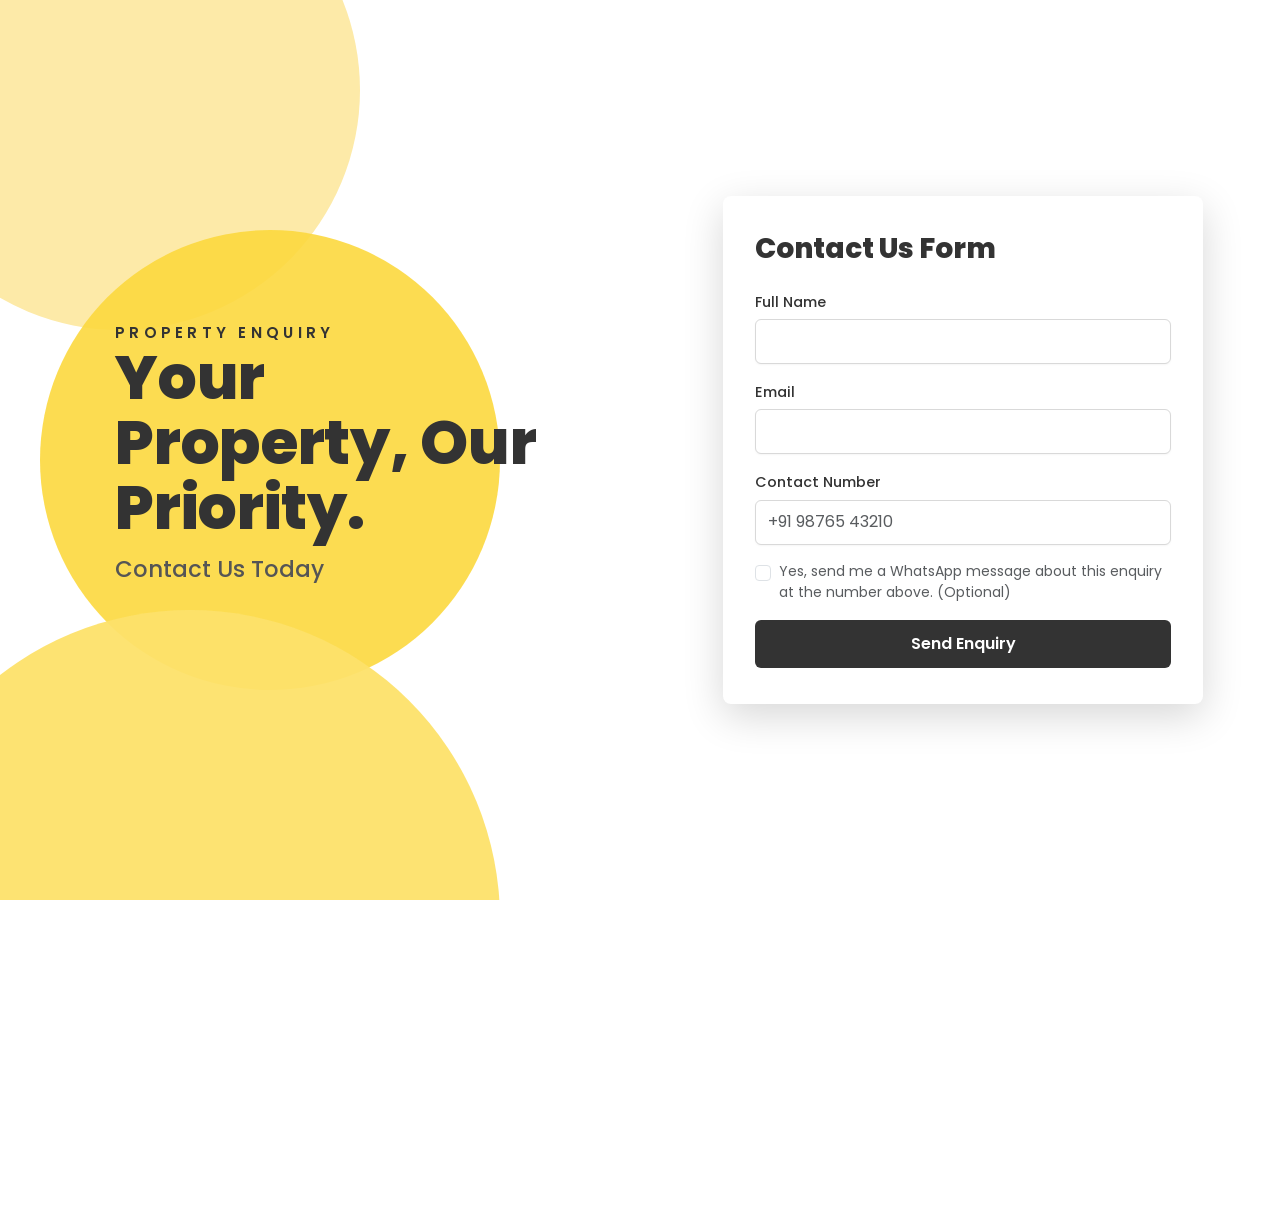
==== static/index.html @ 2dca671a "Add files via upload" ====
<!DOCTYPE html>
<html lang="en">
<head>
  <meta charset="UTF-8">
  <meta name="viewport" content="width=device-width, initial-scale=1">
  <title>Contact Us | Your Property, Our Priority</title>
  <link href="https://cdn.jsdelivr.net/npm/bootstrap@5.3.3/dist/css/bootstrap.min.css" rel="stylesheet">
  <link href="https://fonts.googleapis.com/css2?family=Poppins:wght@400;500;700;800&display=swap" rel="stylesheet">
  <link href="/static/style.css?v=20261012-reference" rel="stylesheet">
</head>
<body>
  <div class="blob blob-1"></div>
  <div class="blob blob-2"></div>
  <div class="blob blob-3"></div>

  <main class="contact-main">
    <div class="contact-layout">

      <section class="hero-text">
        <p class="kicker">Property Enquiry</p>
        <h1 class="headline">Your Property, Our Priority.</h1>
        <p class="subhead">Contact Us Today</p>
      </section>

      <section class="form-wrap">
        <form id="contactForm" class="form-card" novalidate>
          <h2 class="form-title">Contact Us Form</h2>

          <div class="mb-3">
            <label for="full_name" class="form-label">Full Name</label>
            <input type="text" class="form-control" id="full_name" name="full_name" minlength="2" maxlength="100" required>
            <div class="invalid-feedback">Please enter your full name.</div>
          </div>

          <div class="mb-3">
            <label for="email" class="form-label">Email</label>
            <input type="email" class="form-control" id="email" name="email" required>
            <div class="invalid-feedback">Please enter a valid email address.</div>
          </div>

          <div class="mb-3">
            <label for="contact_number" class="form-label">Contact Number</label>
            <input type="tel" class="form-control" id="contact_number" name="contact_number"
                   placeholder="+91 98765 43210" pattern="\+[1-9][0-9\s\-]{7,17}" required>
            <div class="invalid-feedback">Enter the number with its country code, for example +91 98765 43210.</div>
          </div>


          <div class="form-check mb-3">
            <input class="form-check-input" type="checkbox" id="whatsapp_opt_in" name="whatsapp_opt_in" value="true">
            <label class="form-check-label small text-muted" for="whatsapp_opt_in">Yes, send me a WhatsApp message about this enquiry at the number above. (Optional)</label>
          </div>
          <button type="submit" class="btn btn-submit w-100" id="submitBtn">Send Enquiry</button>
        </form>
      </section>

    </div>
  </main>

  <div class="popup-overlay" id="successPopup" hidden>
    <div class="popup" role="dialog" aria-modal="true" aria-labelledby="popupTitle">
      <button type="button" class="popup-close" id="popupClose" aria-label="Close">&times;</button>
      <div class="popup-top">
        <div class="popup-check">
          <svg viewBox="0 0 24 24" aria-hidden="true"><path d="M5 12.5l4.5 4.5L19 7.5"/></svg>
        </div>
        <h3 id="popupTitle">Thank You!</h3>
        <p id="successMessage">Your details have been sent. Reply to our WhatsApp thank-you message to continue with the property questions.</p>
      </div>
      <div class="popup-bottom">
        <button type="button" class="popup-btn" id="popupOk">OK</button>
      </div>
    </div>
  </div>

  <div class="popup-overlay alert-overlay" id="errorPopup" hidden>
    <div class="alert-card" role="alertdialog" aria-modal="true" aria-labelledby="errorTitle" aria-describedby="errorMessage">
      <div class="alert-art" aria-hidden="true">
        <span class="spark spark-one">✦</span><span class="spark spark-two">✦</span>
        <div class="mail-illustration"><span class="mail-flap"></span><span class="mail-face">!</span></div>
      </div>
      <h3 id="errorTitle">CHECK YOUR DETAILS</h3>
      <p id="errorMessage">Please review the highlighted information and try again.</p>
      <button type="button" id="errorRetry" class="alert-retry">TRY AGAIN</button>
    </div>
  </div>

  <script src="/static/script.js?v=20261012-sandbox-whatsapp"></script>
</body>
</html>
---- static/style.css ----
:root {
  --ink: #333333;
  --yellow: #fde26b;
  --yellow-soft: #fdeaa8;
  --yellow-deep: #fcd93f;
  --line: #d9d9d9;
}

html { overflow-y: auto; }
html, body { min-height: 100%; }

body {
  font-family: "Poppins", Arial, sans-serif;
  color: var(--ink);
  background: #fff;
  position: relative;
  overflow-x: hidden;
  overflow-y: auto;
  min-height: 100vh;
  min-height: 100dvh;
}

/* Background blobs */
.blob { position: absolute; border-radius: 50%; z-index: 0; }
.blob-1 { width: 560px; height: 560px; background: var(--yellow-soft); top: -140px; left: -160px; }
.blob-2 { width: 420px; height: 420px; background: var(--yellow-deep); top: 180px; left: 40px; opacity: .9; }
.blob-3 { width: 520px; height: 520px; background: var(--yellow); bottom: -260px; left: -80px; opacity: .9; }

.page {
  position: relative;
  z-index: 1;
  min-height: 100vh;
  min-height: 100dvh;
  display: flex;
  align-items: center;
  padding-top: 2rem;
  padding-bottom: 2rem;
}

.headline {
  font-weight: 800;
  font-size: clamp(2.4rem, 5vw, 4.2rem);
  line-height: 1.12;
  color: var(--ink);
  max-width: 11ch;
  margin: 0;
}

/* Form card */
.form-card {
  background: #fff;
  border-radius: 8px;
  padding: 2rem;
  box-shadow: 0 10px 40px rgba(0, 0, 0, .14);
  max-width: 520px;
  margin-left: auto;
}

.form-title { font-size: 1.6rem; font-weight: 700; margin-bottom: 1.5rem; }
.form-label { font-size: .9rem; font-weight: 500; margin-bottom: .35rem; }

.form-control {
  border: 1px solid var(--line);
  border-radius: 6px;
  padding: .6rem .75rem;
  box-shadow: 0 1px 2px rgba(0, 0, 0, .04);
}
.form-control:focus {
  border-color: #3b8beb;
  box-shadow: 0 0 0 .2rem rgba(59, 139, 235, .18);
}

.btn-submit {
  background: var(--ink);
  color: #fff;
  font-weight: 600;
  padding: .7rem 1rem;
  border-radius: 6px;
}
.btn-submit:hover, .btn-submit:focus { background: #000; color: #fff; }
.btn-submit:disabled { opacity: .7; }

@media (max-width: 991.98px) {
  .headline { max-width: none; }
  .form-card { margin: 0 auto; }
  .blob-2 { top: 120px; }
}

@media (prefers-reduced-motion: reduce) {
  * { transition: none !important; }
}

@media (max-width: 575.98px) {
  .page { min-height: 100dvh; padding-top: 1rem; }
}

/* Enquiry form additions */
.form-card-wide { max-width: 680px; }
.section-label {
  font-size: .8rem;
  font-weight: 700;
  letter-spacing: .06em;
  text-transform: uppercase;
  color: #777;
  margin: 1.25rem 0 .75rem;
  padding-bottom: .4rem;
  border-bottom: 1px solid var(--line);
}
.section-label:first-of-type { margin-top: 0; }
.req { color: #d63030; }
.form-select {
  border: 1px solid var(--line);
  border-radius: 6px;
  padding: .6rem .75rem;
}
.form-select:focus {
  border-color: #3b8beb;
  box-shadow: 0 0 0 .2rem rgba(59, 139, 235, .18);
}
/* Compact enquiry form on desktop so it fits a 1920x1080 screen without scrolling */

/* Success popup (contact form) */
.popup-overlay {
  position: fixed; inset: 0; z-index: 1050;
  display: flex; align-items: center; justify-content: center;
  padding: 1rem; background: rgba(30, 40, 60, .55);
  animation: popFade .2s ease;
}
.popup-overlay[hidden] { display: none !important; }
.popup {
  position: relative; width: 100%; max-width: 480px;
  background: #fff; border: 2px solid #d95a42; border-radius: 8px;
  box-shadow: -14px 14px 0 rgba(0, 0, 0, .18);
  animation: popIn .25s ease;
}
.popup-top {
  position: relative; text-align: center; color: #fff;
  padding: 2rem 1rem 2.25rem; border-radius: 6px 6px 0 0;
  background: linear-gradient(to top left, #d65b45 50%, #e8654a 50%);
}
.popup-top::after {
  content: ""; position: absolute; left: 50%; bottom: -12px; transform: translateX(-50%);
  border: 12px solid transparent; border-top-color: #d65b45; border-bottom: 0;
}
.popup-check {
  width: 84px; height: 84px; border-radius: 50%; background: #fff;
  margin: 0 auto 1.1rem; display: grid; place-items: center;
}
.popup-check svg {
  width: 44px; height: 44px; fill: none; stroke: #111;
  stroke-width: 3.6; stroke-linecap: round; stroke-linejoin: round;
}
.popup h3 { font-weight: 800; font-size: 1.6rem; margin: 0; }
.popup-top p { margin: .35rem 0 0; font-size: .95rem; }
.popup-close {
  position: absolute; top: -16px; right: -16px; z-index: 2;
  width: 40px; height: 40px; border-radius: 50%; background: #fff; color: #111;
  border: 2px solid #d95a42; box-shadow: -3px 3px 0 rgba(0, 0, 0, .2);
  font-size: 1.5rem; font-weight: 800; line-height: 1; cursor: pointer;
}
.popup-bottom { padding: 2rem 1rem; text-align: center; }
.popup-btn {
  background: #e8654a; color: #fff; border: 2px solid #d95a42; border-radius: 8px;
  padding: .7rem 3.5rem; font-weight: 700; font-size: 1rem; letter-spacing: .04em;
  box-shadow: -5px 5px 0 rgba(0, 0, 0, .16); cursor: pointer;
  transition: transform .1s ease, box-shadow .1s ease;
}
.popup-btn:hover { transform: translate(-2px, 2px); box-shadow: -3px 3px 0 rgba(0, 0, 0, .16); }

/* Friendly validation / request error dialog, styled after the supplied reference */
.alert-overlay { background: rgba(20, 37, 66, .38); }
.alert-card {
  width: min(100%, 360px); overflow: hidden; text-align: center; color: #14517e;
  padding: 1rem 1.35rem 1.35rem; border: 1px solid #d9eaf5; border-radius: 16px;
  background: #fff; box-shadow: 0 18px 50px rgba(14, 61, 101, .24);
  animation: popIn .25s ease;
}
.alert-art {
  position: relative; height: 180px; margin: 0 -1.35rem 1rem; overflow: hidden;
  display: grid; place-items: center;
  background: radial-gradient(circle at 18% 24%, #65d4e7 0 3px, transparent 4px),
              radial-gradient(circle at 82% 26%, #ffd873 0 3px, transparent 4px),
              radial-gradient(circle at 24% 78%, #76e3d5 0 3px, transparent 4px),
              linear-gradient(145deg, #43b3e8, #287ed1);
}
.mail-illustration {
  position: relative; width: 132px; height: 88px; margin-top: 24px; border-radius: 8px;
  display: grid; place-items: center; background: #f8fcff;
  box-shadow: 0 9px 0 rgba(17, 73, 132, .18); transform: rotate(-3deg);
}
.mail-illustration::before, .mail-illustration::after {
  content: ""; position: absolute; bottom: 0; width: 0; height: 0; z-index: 1;
  border-top: 43px solid #d8edf8;
}
.mail-illustration::before { left: 0; border-right: 66px solid transparent; }
.mail-illustration::after { right: 0; border-left: 66px solid transparent; }
.mail-flap {
  position: absolute; left: 0; top: 0; width: 0; height: 0; border-top: 48px solid #b9e0f3;
  border-left: 66px solid transparent; border-right: 66px solid transparent;
}
.mail-face {
  z-index: 2; width: 42px; height: 32px; margin-top: -12px; border-radius: 5px;
  display: grid; place-items: center; background: #fff; color: #236ba7; font-weight: 800;
  box-shadow: 0 2px 8px rgba(16, 74, 125, .18);
}
.spark { position: absolute; color: #ffe27b; font-size: 1.1rem; }
.spark-one { top: 28px; left: 62px; }
.spark-two { right: 58px; bottom: 28px; color: #a8eff4; }
.alert-card h3 { margin: .2rem 0 .45rem; font-size: 1.05rem; font-weight: 800; letter-spacing: .04em; color: #165782; }
.alert-card p { min-height: 42px; margin: 0 auto 1rem; font-size: .88rem; line-height: 1.5; color: #4d6d83; }
.alert-retry {
  border: 0; padding: .4rem 1.2rem; background: transparent; color: #14517e;
  font-size: .82rem; font-weight: 700; letter-spacing: .06em; cursor: pointer;
}
.alert-retry:hover { color: #087fbc; text-decoration: underline; }
@keyframes popFade { from { opacity: 0; } to { opacity: 1; } }
@keyframes popIn { from { opacity: 0; transform: translateY(14px) scale(.96); } to { opacity: 1; transform: none; } }

/* Location suggestions */
.loc-wrap { position: relative; }
.loc-list {
  position: absolute; top: 100%; left: 0; right: 0; z-index: 30;
  margin: 2px 0 0; padding: .25rem 0; list-style: none;
  background: #fff; border: 1px solid var(--line); border-radius: 6px;
  box-shadow: 0 8px 24px rgba(0, 0, 0, .14); max-height: 230px; overflow-y: auto;
}
.loc-list[hidden] { display: none; }
.loc-list li { padding: .45rem .75rem; font-size: .9rem; cursor: pointer; }
.loc-list li small { display: block; color: #777; font-size: .75rem; }
.loc-list li:hover, .loc-list li.active { background: #fff6cc; }
.loc-list li.muted { color: #888; cursor: default; font-size: .82rem; }
.loc-list li.muted:hover { background: transparent; }

/* Responsive layout for the Contact Us and Property Enquiry pages */
@media (max-width: 991.98px) {
  .page {
    align-items: flex-start;
    padding-top: clamp(1.25rem, 4vw, 2.5rem);
    padding-bottom: clamp(1.5rem, 5vw, 3rem);
  }
  .page > .row { --bs-gutter-y: 1.5rem; }
  .headline {
    max-width: 15ch;
    font-size: clamp(2.1rem, 6vw, 3.4rem);
    margin-inline: auto;
  }
  .form-card, .form-card-wide {
    width: 100%;
    max-width: 720px;
    margin-inline: auto;
  }
}

@media (max-width: 575.98px) {
  .page {
    min-height: 100svh;
    padding: 1rem .25rem 1.5rem;
  }
  .page > .row { --bs-gutter-x: 1rem; --bs-gutter-y: 1.25rem; }
  .headline {
    max-width: 14ch;
    font-size: clamp(2rem, 9.5vw, 2.8rem);
    line-height: 1.08;
  }
  .form-card, .form-card-wide {
    padding: 1.25rem;
    border-radius: 12px;
  }
  .form-title { font-size: 1.4rem; margin-bottom: 1.15rem; }
  .section-label { margin-top: 1rem; }
  .form-control, .form-select { min-height: 46px; font-size: 16px; }
  textarea.form-control { min-height: 88px; }
  .form-check { padding-left: 1.75rem; }
  .form-check-input { width: 1.15rem; height: 1.15rem; margin-left: -1.75rem; }
  .form-check-label, .form-text { line-height: 1.5; }
  .blob-1 { width: 390px; height: 390px; top: -120px; left: -210px; }
  .blob-2 { width: 300px; height: 300px; top: 260px; left: -115px; }
  .blob-3 { width: 360px; height: 360px; bottom: -210px; left: -195px; }
  .popup-overlay { padding: .75rem; }
  .popup { max-height: calc(100dvh - 1.5rem); overflow-y: auto; }
  .popup-top { padding: 1.5rem .9rem 1.8rem; }
  .popup-check { width: 68px; height: 68px; margin-bottom: .8rem; }
  .popup-check svg { width: 36px; height: 36px; }
  .popup h3 { font-size: 1.4rem; }
  .popup-top p { font-size: .9rem; }
  .popup-close { top: 8px; right: 8px; width: 34px; height: 34px; border-width: 1px; }
  .popup-bottom { padding: 1.5rem 1rem; }
  .alert-card { max-height: calc(100dvh - 1.5rem); overflow-y: auto; }
  .alert-art { height: 150px; }
}

@media (max-height: 720px) and (min-width: 992px) {
  .page { align-items: flex-start; padding-top: 1.25rem; padding-bottom: 1.25rem; }
}

/* ===== No scrollbar + centered layout (desktop) ===== */

/* Keep everything inside the viewport and hide any scrollbar */
html, body {
  height: 100%;
  overflow: hidden;
  scrollbar-width: none;       /* Firefox */
  -ms-overflow-style: none;    /* old Edge */
}
html::-webkit-scrollbar,
body::-webkit-scrollbar { display: none; }  /* Chrome, Edge, Safari */

/* Center the headline and the form */
.page > .row {
  justify-content: center;
  align-items: center;
}
.headline {
  max-width: none;
  margin: 0 auto;
  text-align: center;
}
.form-card {
  margin: 0 auto;
  text-align: left;   /* keep labels and inputs readable */
}

/* On phones/tablets the content can be taller than the screen,
   so allow scrolling there while keeping the scrollbar hidden */
@media (max-width: 991.98px) {
  html, body { height: auto; overflow-y: auto; }
}
/* ===== Reference layout: yellow blobs left, hero text, form card right ===== */
html, body { height: 100%; }
body { background: #fff; }

@media (min-width: 992px) {
  html, body { overflow: hidden; scrollbar-width: none; -ms-overflow-style: none; }
  html::-webkit-scrollbar, body::-webkit-scrollbar { display: none; }
}

.blob { pointer-events: none; }
.blob-1 { width: 480px; height: 480px; top: -150px; left: -120px; background: #fdeaa8; opacity: 1; }
.blob-2 { width: 460px; height: 460px; top: 230px; left: 40px; background: #fcd93f; opacity: .9; }
.blob-3 { width: 620px; height: 620px; bottom: -330px; left: -120px; background: #fde26b; opacity: .95; }

.contact-main {
  position: relative;
  z-index: 1;
  min-height: 100vh;
  min-height: 100dvh;
  margin: 0;
}

.contact-layout {
  min-height: 100vh;
  min-height: 100dvh;
  display: grid;
  grid-template-columns: minmax(0, 1fr) minmax(320px, 480px);
  align-items: center;
  gap: clamp(2rem, 6vw, 6rem);
  padding: 3rem clamp(1.5rem, 6vw, 8rem) 3rem clamp(2rem, 9vw, 10rem);
  margin: 0;
  width: 100%;
}

.hero-text { text-align: left; }
.kicker {
  font-size: .95rem;
  font-weight: 600;
  letter-spacing: .28em;
  text-transform: uppercase;
  color: var(--ink);
  margin: 1.5rem 0 0;
}
.headline {
  font-weight: 800;
  font-size: clamp(2.6rem, 4.8vw, 4.8rem);
  line-height: 1.06;
  letter-spacing: -.005em;
  color: var(--ink);
  max-width: 11ch;
  margin: 0;
  text-align: left;
}
.subhead {
  font-size: 1.42rem;
  font-weight: 500;
  line-height: 1.5;
  color: #555;
  margin-top: .75rem;
  max-width: 36ch;
}
.form-wrap { width: 100%; justify-self: end; }
.form-card {
  max-width: 480px;
  width: 100%;
  margin: 0 0 0 auto;
  text-align: left;
  padding: 2.25rem 2rem;
  border-radius: 8px;
  box-shadow: 0 12px 40px rgba(0, 0, 0, .16);
}
.form-title { font-size: 1.75rem; font-weight: 800; margin-bottom: 1.5rem; }

@media (max-width: 991.98px) {
  html, body { height: auto; overflow-y: auto; }
  .contact-layout {
    grid-template-columns: 1fr;
    justify-items: center;
    min-height: auto;
    gap: 2rem;
    padding: 2.5rem 1.25rem 3rem;
  }
  .hero-text { text-align: center; }
  .kicker { margin-top: 1rem; }
  .headline {
    text-align: center;
    margin: 0 auto;
    max-width: 14ch;
    font-size: clamp(2.2rem, 7.5vw, 3.4rem);
  }
  .form-wrap { justify-self: center; max-width: 520px; }
  .form-card { margin: 0 auto; }
  .blob-2 { top: 320px; left: -140px; }
}

@media (max-width: 575.98px) {
  .form-card { padding: 1.5rem 1.25rem; }
  .form-title { font-size: 1.4rem; }
  .blob-1 { width: 360px; height: 360px; top: -140px; left: -170px; }
  .blob-3 { width: 420px; height: 420px; bottom: -220px; left: -160px; }
}
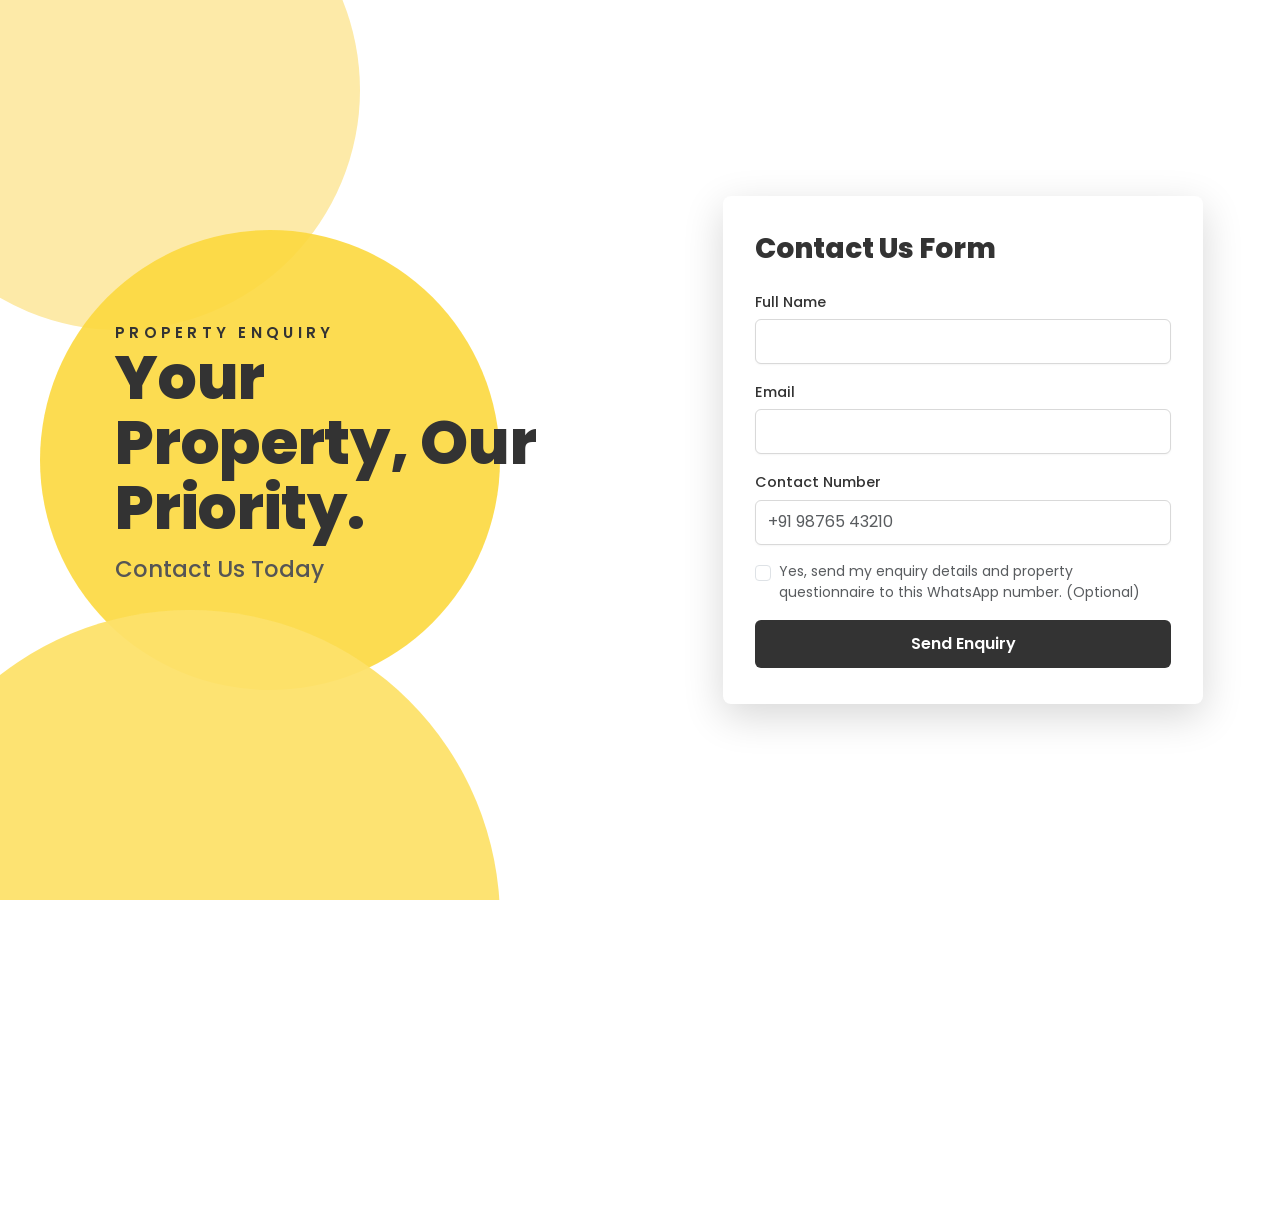
==== commit 23ac5b69: "Add files via upload" ====
--- a/static/index.html
+++ b/static/index.html
@@ -48,7 +48,7 @@
 
           <div class="form-check mb-3">
             <input class="form-check-input" type="checkbox" id="whatsapp_opt_in" name="whatsapp_opt_in" value="true">
-            <label class="form-check-label small text-muted" for="whatsapp_opt_in">Yes, send me a WhatsApp message about this enquiry at the number above. (Optional)</label>
+            <label class="form-check-label small text-muted" for="whatsapp_opt_in">Yes, send my enquiry details and property questionnaire to this WhatsApp number. (Optional)</label>
           </div>
           <button type="submit" class="btn btn-submit w-100" id="submitBtn">Send Enquiry</button>
         </form>
@@ -85,6 +85,6 @@
     </div>
   </div>
 
-  <script src="/static/script.js?v=20261012-sandbox-whatsapp"></script>
+  <script src="/static/script.js?v=20261012-whatsapp-after-alert"></script>
 </body>
 </html>
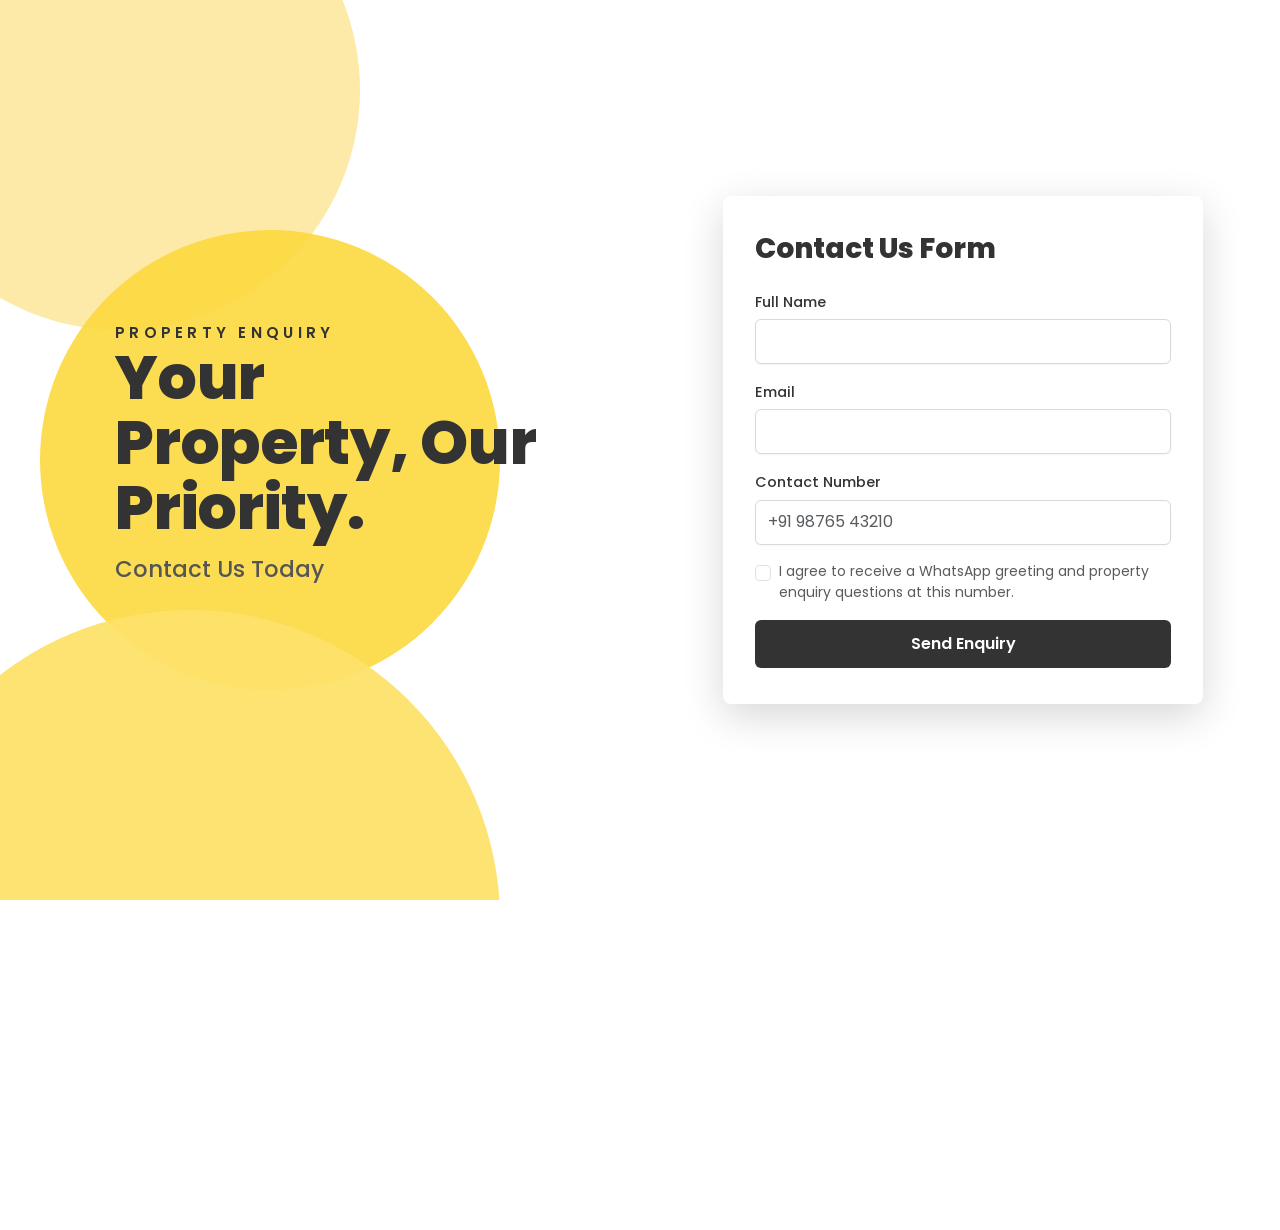
==== commit e4052046: "Add files via upload" ====
--- a/static/index.html
+++ b/static/index.html
@@ -6,7 +6,7 @@
   <title>Contact Us | Your Property, Our Priority</title>
   <link href="https://cdn.jsdelivr.net/npm/bootstrap@5.3.3/dist/css/bootstrap.min.css" rel="stylesheet">
   <link href="https://fonts.googleapis.com/css2?family=Poppins:wght@400;500;700;800&display=swap" rel="stylesheet">
-  <link href="/static/style.css?v=20261012-reference" rel="stylesheet">
+  <link href="/static/style.css?v=20261021-questionnaire" rel="stylesheet">
 </head>
 <body>
   <div class="blob blob-1"></div>
@@ -47,8 +47,9 @@
 
 
           <div class="form-check mb-3">
-            <input class="form-check-input" type="checkbox" id="whatsapp_opt_in" name="whatsapp_opt_in" value="true">
-            <label class="form-check-label small text-muted" for="whatsapp_opt_in">Yes, send my enquiry details and property questionnaire to this WhatsApp number. (Optional)</label>
+            <input class="form-check-input" type="checkbox" id="whatsapp_opt_in" name="whatsapp_opt_in" value="true" required>
+            <label class="form-check-label small text-muted" for="whatsapp_opt_in">I agree to receive a WhatsApp greeting and property enquiry questions at this number.</label>
+            <div class="invalid-feedback">Please consent to WhatsApp follow-up to submit this form.</div>
           </div>
           <button type="submit" class="btn btn-submit w-100" id="submitBtn">Send Enquiry</button>
         </form>
@@ -85,6 +86,6 @@
     </div>
   </div>
 
-  <script src="/static/script.js?v=20261012-whatsapp-after-alert"></script>
+  <script src="/static/script.js?v=20261021-fixed-questionnaire"></script>
 </body>
 </html>
--- a/static/style.css
+++ b/static/style.css
@@ -295,15 +295,28 @@
 
 /* ===== No scrollbar + centered layout (desktop) ===== */
 
-/* Keep everything inside the viewport and hide any scrollbar */
+/* Keep everything inside the viewport and allow clean scrolling with visible scrollbar */
 html, body {
-  height: 100%;
-  overflow: hidden;
-  scrollbar-width: none;       /* Firefox */
-  -ms-overflow-style: none;    /* old Edge */
-}
-html::-webkit-scrollbar,
-body::-webkit-scrollbar { display: none; }  /* Chrome, Edge, Safari */
+  min-height: 100%;
+  overflow-y: auto;
+  overflow-x: hidden;
+}
+
+/* Visible, modern scrollbar */
+::-webkit-scrollbar {
+  width: 8px;
+  height: 8px;
+}
+::-webkit-scrollbar-track {
+  background: rgba(0, 0, 0, 0.04);
+}
+::-webkit-scrollbar-thumb {
+  background: #bbb;
+  border-radius: 4px;
+}
+::-webkit-scrollbar-thumb:hover {
+  background: #888;
+}
 
 /* Center the headline and the form */
 .page > .row {
@@ -318,21 +331,23 @@
 .form-card {
   margin: 0 auto;
   text-align: left;   /* keep labels and inputs readable */
-}
-
-/* On phones/tablets the content can be taller than the screen,
-   so allow scrolling there while keeping the scrollbar hidden */
+  max-height: 90vh;
+  overflow-y: auto;
+}
+.form-card::-webkit-scrollbar {
+  width: 6px;
+}
+.form-card::-webkit-scrollbar-thumb {
+  background: #ccc;
+  border-radius: 3px;
+}
+
 @media (max-width: 991.98px) {
   html, body { height: auto; overflow-y: auto; }
 }
 /* ===== Reference layout: yellow blobs left, hero text, form card right ===== */
-html, body { height: 100%; }
+html, body { min-height: 100%; overflow-y: auto; }
 body { background: #fff; }
-
-@media (min-width: 992px) {
-  html, body { overflow: hidden; scrollbar-width: none; -ms-overflow-style: none; }
-  html::-webkit-scrollbar, body::-webkit-scrollbar { display: none; }
-}
 
 .blob { pointer-events: none; }
 .blob-1 { width: 480px; height: 480px; top: -150px; left: -120px; background: #fdeaa8; opacity: 1; }
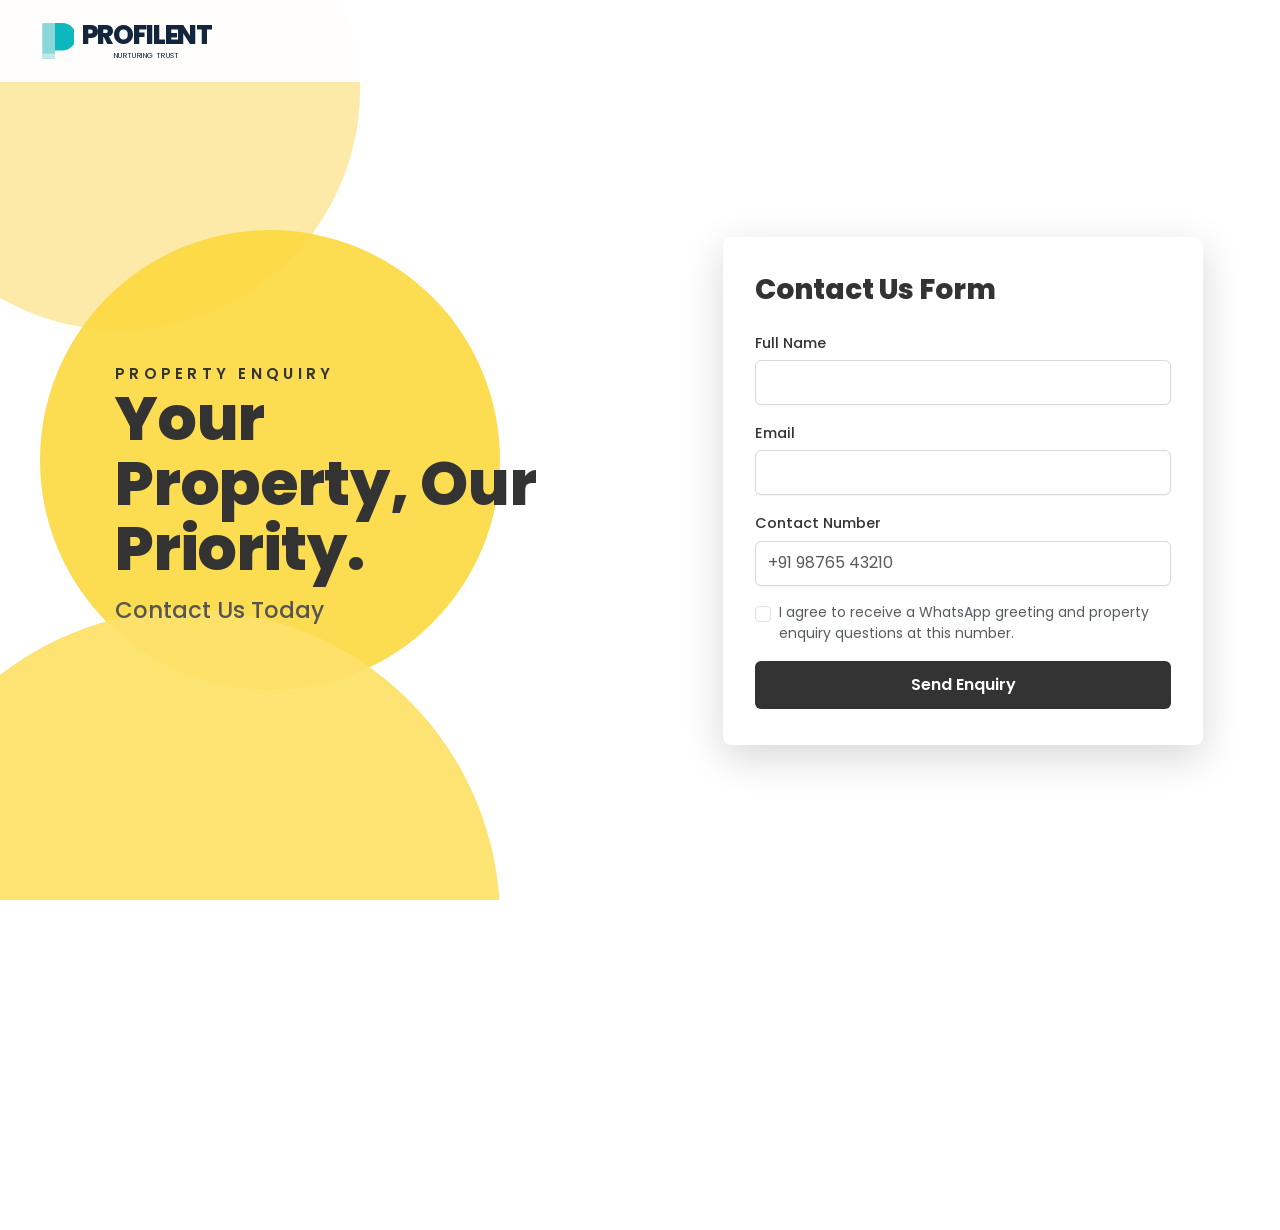
==== commit efcb1a0c: "Add files via upload" ====
--- a/static/index.html
+++ b/static/index.html
@@ -1,17 +1,31 @@
 <!DOCTYPE html>
-<html lang="en">
+<html lang="en" class="contact-document">
 <head>
   <meta charset="UTF-8">
   <meta name="viewport" content="width=device-width, initial-scale=1">
   <title>Contact Us | Your Property, Our Priority</title>
   <link href="https://cdn.jsdelivr.net/npm/bootstrap@5.3.3/dist/css/bootstrap.min.css" rel="stylesheet">
   <link href="https://fonts.googleapis.com/css2?family=Poppins:wght@400;500;700;800&display=swap" rel="stylesheet">
-  <link href="/static/style.css?v=20261021-questionnaire" rel="stylesheet">
+  <link href="/static/style.css?v=20261022-contact-logo" rel="stylesheet">
 </head>
 <body>
   <div class="blob blob-1"></div>
   <div class="blob blob-2"></div>
   <div class="blob blob-3"></div>
+
+  <header class="contact-navbar">
+    <a class="contact-brand" href="/" aria-label="Profilent home">
+      <svg class="contact-brand-mark" viewBox="0 0 32 38" aria-hidden="true">
+        <path d="M2 2h12v34H2z" fill="#8ad8d8"></path>
+        <path d="M14 2h7a13 13 0 0 1 0 26h-7z" fill="#0bb8bd"></path>
+        <path d="M2 31h12v5H2z" fill="#bfe9e8"></path>
+      </svg>
+      <span class="contact-brand-copy">
+        <span class="contact-brand-name">PROFILENT</span>
+        <span class="contact-brand-tagline">NURTURING TRUST</span>
+      </span>
+    </a>
+  </header>
 
   <main class="contact-main">
     <div class="contact-layout">
--- a/static/style.css
+++ b/static/style.css
@@ -95,7 +95,7 @@
 }
 
 /* Enquiry form additions */
-.form-card-wide { max-width: 680px; }
+.form-card-wide { max-width: 100%; width: 100%; }
 .section-label {
   font-size: .8rem;
   font-weight: 700;
@@ -331,15 +331,8 @@
 .form-card {
   margin: 0 auto;
   text-align: left;   /* keep labels and inputs readable */
-  max-height: 90vh;
-  overflow-y: auto;
-}
-.form-card::-webkit-scrollbar {
-  width: 6px;
-}
-.form-card::-webkit-scrollbar-thumb {
-  background: #ccc;
-  border-radius: 3px;
+  max-height: none;
+  overflow: visible;
 }
 
 @media (max-width: 991.98px) {
@@ -348,23 +341,50 @@
 /* ===== Reference layout: yellow blobs left, hero text, form card right ===== */
 html, body { min-height: 100%; overflow-y: auto; }
 body { background: #fff; }
+
+/* Keep page scrolling available when needed, but hide the browser scrollbar. */
+html.contact-document {
+  scrollbar-width: none;
+  -ms-overflow-style: none;
+}
+html.contact-document::-webkit-scrollbar {
+  display: none;
+  width: 0;
+  height: 0;
+}
 
 .blob { pointer-events: none; }
 .blob-1 { width: 480px; height: 480px; top: -150px; left: -120px; background: #fdeaa8; opacity: 1; }
 .blob-2 { width: 460px; height: 460px; top: 230px; left: 40px; background: #fcd93f; opacity: .9; }
 .blob-3 { width: 620px; height: 620px; bottom: -330px; left: -120px; background: #fde26b; opacity: .95; }
 
+.contact-navbar {
+  position: relative;
+  z-index: 0;
+  display: flex;
+  align-items: center;
+  height: 82px;
+  padding: 0 clamp(20px, 3.1vw, 60px);
+  background: rgba(255, 255, 255, .97);
+  border-bottom: 0;
+}
+.contact-brand { display: inline-flex; align-items: center; gap: 8px; color: #14263d; text-decoration: none; }
+.contact-brand-mark { width: 34px; height: 40px; }
+.contact-brand-copy { display: grid; line-height: 1; }
+.contact-brand-name { font-size: 1.65rem; font-weight: 800; letter-spacing: -.045em; }
+.contact-brand-tagline { margin-top: 3px; text-align: center; font-size: .48rem; letter-spacing: .05em; }
+
 .contact-main {
   position: relative;
   z-index: 1;
-  min-height: 100vh;
-  min-height: 100dvh;
+  min-height: calc(100vh - 82px);
+  min-height: calc(100dvh - 82px);
   margin: 0;
 }
 
 .contact-layout {
-  min-height: 100vh;
-  min-height: 100dvh;
+  min-height: calc(100vh - 82px);
+  min-height: calc(100dvh - 82px);
   display: grid;
   grid-template-columns: minmax(0, 1fr) minmax(320px, 480px);
   align-items: center;
@@ -436,8 +456,68 @@
 }
 
 @media (max-width: 575.98px) {
+  .contact-navbar { height: 68px; padding: 0 16px; }
+  .contact-brand-name { font-size: 1.4rem; }
+  .contact-main, .contact-layout { min-height: calc(100dvh - 68px); }
   .form-card { padding: 1.5rem 1.25rem; }
   .form-title { font-size: 1.4rem; }
   .blob-1 { width: 360px; height: 360px; top: -140px; left: -170px; }
   .blob-3 { width: 420px; height: 420px; bottom: -220px; left: -160px; }
 }
+
+/* ===== Wide layout for Property Enquiry Page ===== */
+.enquiry-page {
+  width: 100%;
+  max-width: 1720px;
+  margin-inline: auto;
+  padding-left: clamp(1.25rem, 3.5vw, 4rem);
+  padding-right: clamp(1.25rem, 3.5vw, 4rem);
+}
+
+.enquiry-page .headline {
+  text-align: left;
+  max-width: 12ch;
+  margin: 0;
+}
+
+.form-card.form-card-wide,
+.form-card-wide {
+  max-width: 100% !important;
+  width: 100% !important;
+  margin: 0 !important;
+  padding: 2.25rem clamp(1.5rem, 3vw, 3rem);
+  border-radius: 12px;
+  box-shadow: 0 16px 48px rgba(0, 0, 0, .14);
+}
+
+.form-card.form-card-wide .form-title {
+  font-size: 1.85rem;
+  font-weight: 800;
+  margin-bottom: 1.5rem;
+}
+
+@media (max-width: 991.98px) {
+  .enquiry-page .headline {
+    text-align: center;
+    max-width: 16ch;
+    margin: 0 auto 1.5rem;
+  }
+  .form-card.form-card-wide,
+  .form-card-wide {
+    max-width: 100% !important;
+    margin: 0 auto !important;
+    padding: 1.75rem 1.25rem;
+  }
+}
+
+@media (max-width: 575.98px) {
+  .enquiry-page {
+    padding-left: 0.75rem;
+    padding-right: 0.75rem;
+  }
+  .form-card.form-card-wide,
+  .form-card-wide {
+    padding: 1.25rem 1rem;
+    border-radius: 10px;
+  }
+}
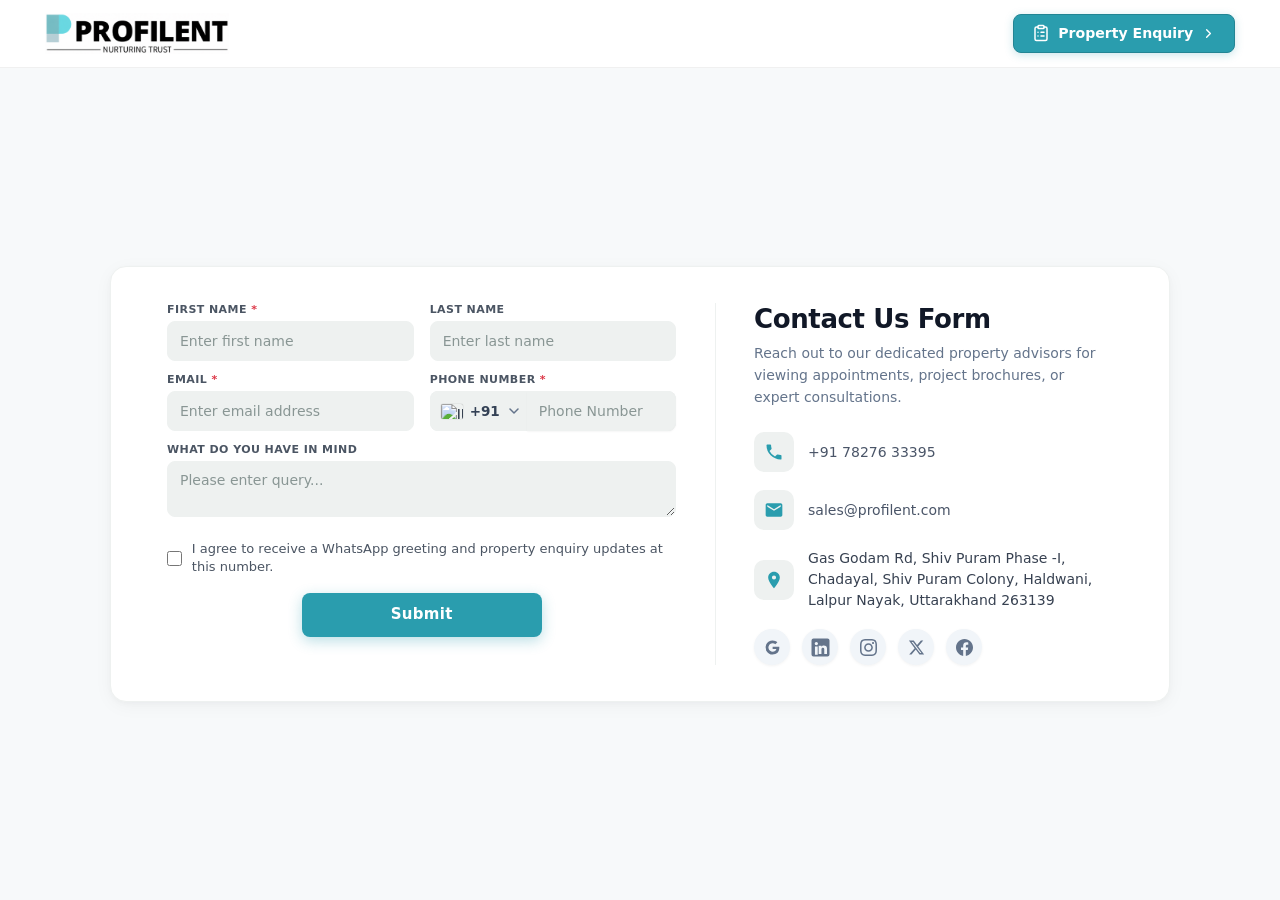
==== commit 7f60926d: "Add files via upload" ====
--- a/static/index.html
+++ b/static/index.html
@@ -3,91 +3,188 @@
 <head>
   <meta charset="UTF-8">
   <meta name="viewport" content="width=device-width, initial-scale=1">
+  <meta http-equiv="Cache-Control" content="no-cache, no-store, must-revalidate">
+  <meta http-equiv="Pragma" content="no-cache">
+  <meta http-equiv="Expires" content="0">
   <title>Contact Us | Your Property, Our Priority</title>
   <link href="https://cdn.jsdelivr.net/npm/bootstrap@5.3.3/dist/css/bootstrap.min.css" rel="stylesheet">
-  <link href="https://fonts.googleapis.com/css2?family=Poppins:wght@400;500;700;800&display=swap" rel="stylesheet">
-  <link href="/static/style.css?v=20261022-contact-logo" rel="stylesheet">
+  <link href="/static/style.css?v=20261028-direct-wa-app-no-alert" rel="stylesheet">
 </head>
 <body>
-  <div class="blob blob-1"></div>
-  <div class="blob blob-2"></div>
-  <div class="blob blob-3"></div>
-
   <header class="contact-navbar">
     <a class="contact-brand" href="/" aria-label="Profilent home">
-      <svg class="contact-brand-mark" viewBox="0 0 32 38" aria-hidden="true">
-        <path d="M2 2h12v34H2z" fill="#8ad8d8"></path>
-        <path d="M14 2h7a13 13 0 0 1 0 26h-7z" fill="#0bb8bd"></path>
-        <path d="M2 31h12v5H2z" fill="#bfe9e8"></path>
-      </svg>
-      <span class="contact-brand-copy">
-        <span class="contact-brand-name">PROFILENT</span>
-        <span class="contact-brand-tagline">NURTURING TRUST</span>
-      </span>
+      <img src="/image/profilent-logo.png?v=20261027-new-logo" alt="PROFILENT - NURTURING TRUST" class="contact-brand-img">
     </a>
+    <div class="contact-nav-right">
+      <a href="/enquiry" class="nav-enquiry-btn" title="Go to Property Enquiry Form">
+        <svg class="nav-btn-icon" viewBox="0 0 24 24" width="18" height="18" fill="none" stroke="currentColor" stroke-width="2" stroke-linecap="round" stroke-linejoin="round" aria-hidden="true">
+          <path d="M16 4h2a2 2 0 0 1 2 2v14a2 2 0 0 1-2 2H6a2 2 0 0 1-2-2V6a2 2 0 0 1 2-2h2"></path>
+          <rect x="8" y="2" width="8" height="4" rx="1" ry="1"></rect>
+          <path d="M12 11h4"></path>
+          <path d="M12 16h4"></path>
+          <path d="M8 11h.01"></path>
+          <path d="M8 16h.01"></path>
+        </svg>
+        <span>Property Enquiry</span>
+        <svg class="nav-btn-arrow" viewBox="0 0 24 24" width="15" height="15" fill="none" stroke="currentColor" stroke-width="2.2" stroke-linecap="round" stroke-linejoin="round" aria-hidden="true">
+          <polyline points="9 18 15 12 9 6"></polyline>
+        </svg>
+      </a>
+    </div>
   </header>
 
-  <main class="contact-main">
-    <div class="contact-layout">
-
-      <section class="hero-text">
-        <p class="kicker">Property Enquiry</p>
-        <h1 class="headline">Your Property, Our Priority.</h1>
-        <p class="subhead">Contact Us Today</p>
-      </section>
-
-      <section class="form-wrap">
-        <form id="contactForm" class="form-card" novalidate>
-          <h2 class="form-title">Contact Us Form</h2>
-
-          <div class="mb-3">
-            <label for="full_name" class="form-label">Full Name</label>
-            <input type="text" class="form-control" id="full_name" name="full_name" minlength="2" maxlength="100" required>
-            <div class="invalid-feedback">Please enter your full name.</div>
+
+  <main class="contact_us_green_wrap">
+    <div class="contact_us_green">
+      <div class="responsive-container-block big-container">
+        <div class="responsive-container-block container">
+          <div class="responsive-cell-block wk-tab-12 wk-mobile-12 wk-desk-7 wk-ipadp-10 line" id="i69b-2">
+            <form class="form-box" id="contactForm" novalidate>
+              <div class="container-block form-wrapper">
+                <div class="head-text-box">
+                  <h2 class="text-blk contactus-head">Contact Us Form</h2>
+                  <p class="text-blk contactus-subhead">
+                    Your Property, Our Priority. Contact us today to explore exclusive listings and get your property queries answered.
+                  </p>
+                </div>
+                <div class="responsive-container-block">
+                  <div class="responsive-cell-block wk-ipadp-6 wk-tab-12 wk-mobile-12 wk-desk-6" id="i10mt-6">
+                    <p class="text-blk input-title">
+                      FIRST NAME <span class="text-danger">*</span>
+                    </p>
+                    <input class="input" id="ijowk-6" name="FirstName" placeholder="Enter first name" required>
+                  </div>
+                  <div class="responsive-cell-block wk-desk-6 wk-ipadp-6 wk-tab-12 wk-mobile-12">
+                    <p class="text-blk input-title">
+                      LAST NAME
+                    </p>
+                    <input class="input" id="indfi-4" name="Last Name" placeholder="Enter last name">
+                  </div>
+                  <div class="responsive-cell-block wk-desk-6 wk-ipadp-6 wk-tab-12 wk-mobile-12">
+                    <p class="text-blk input-title">
+                      EMAIL <span class="text-danger">*</span>
+                    </p>
+                    <input type="email" class="input" id="ipmgh-6" name="Email" placeholder="Enter email address" required>
+                  </div>
+                  <div class="responsive-cell-block wk-desk-6 wk-ipadp-6 wk-tab-12 wk-mobile-12">
+                    <p class="text-blk input-title">
+                      PHONE NUMBER <span class="text-danger">*</span>
+                    </p>
+                    <div class="input-group phone-input-group">
+                      <div class="custom-country-picker" id="customCountryPicker">
+                        <button type="button" class="country-picker-btn" id="countryPickerBtn" aria-haspopup="listbox" aria-expanded="false" title="Select Country">
+                          <img src="https://flagcdn.com/w40/in.png" class="country-flag-img" id="selectedFlag" alt="IN" width="22" height="15">
+                          <span class="country-dial-code" id="selectedDialCode">+91</span>
+                          <svg class="dropdown-chevron" width="10" height="6" viewBox="0 0 10 6" fill="none"><path d="M1 1L5 5L9 1" stroke="#64748B" stroke-width="1.5" stroke-linecap="round" stroke-linejoin="round"/></svg>
+                        </button>
+                        <div class="country-dropdown-menu" id="countryDropdownMenu" role="listbox" hidden>
+                          <div class="country-search-wrap">
+                            <input type="text" class="country-search-input" placeholder="Search country..." autocomplete="off">
+                          </div>
+                          <ul class="country-list"></ul>
+                        </div>
+                        <input type="hidden" name="country_code" id="country_code" value="+91">
+                      </div>
+                      <input type="tel" class="input form-control" id="imgis-5" name="PhoneNumber" placeholder="Phone Number" required>
+                    </div>
+                  </div>
+                  <div class="responsive-cell-block wk-tab-12 wk-mobile-12 wk-desk-12 wk-ipadp-12" id="i634i-6">
+                    <p class="text-blk input-title">
+                      WHAT DO YOU HAVE IN MIND
+                    </p>
+                    <textarea class="textinput" id="i5vyy-6" name="requirement" placeholder="Please enter query..."></textarea>
+                  </div>
+                  <div class="responsive-cell-block wk-tab-12 wk-mobile-12 wk-desk-12 wk-ipadp-12 checkbox-container">
+                    <div class="checkbox-box">
+                      <input id="whatsapp_opt_in" type="checkbox" name="whatsapp_opt_in" value="true" autocomplete="off">
+                      <label class="checkbox-text" for="whatsapp_opt_in">
+                        I agree to receive a WhatsApp greeting and property enquiry updates at this number.
+                      </label>
+                    </div>
+                  </div>
+                </div>
+                <div class="btn-wrapper">
+                  <button type="submit" class="submit-btn" id="submitBtn">
+                    Submit
+                  </button>
+                </div>
+              </div>
+            </form>
           </div>
-
-          <div class="mb-3">
-            <label for="email" class="form-label">Email</label>
-            <input type="email" class="form-control" id="email" name="email" required>
-            <div class="invalid-feedback">Please enter a valid email address.</div>
+          <div class="responsive-cell-block wk-tab-12 wk-mobile-12 wk-desk-5 wk-ipadp-10" id="ifgi">
+            <div class="container-box">
+              <div class="text-content">
+                <h2 class="text-blk contactus-head">Contact Us Form</h2>
+                <p class="text-blk contactus-subhead">
+                  Reach out to our dedicated property advisors for viewing appointments, project brochures, or expert consultations.
+                </p>
+              </div>
+              <div class="workik-contact-bigbox">
+                <div class="workik-contact-box">
+                  <div class="phone text-box">
+                    <span class="contact-icon-badge" aria-hidden="true">
+                      <svg viewBox="0 0 24 24"><path d="M6.62 10.79a15.05 15.05 0 0 0 6.59 6.59l2.2-2.2a1 1 0 0 1 1.02-.24c1.12.37 2.33.57 3.57.57a1 1 0 0 1 1 1V20a1 1 0 0 1-1 1A17 17 0 0 1 3 4a1 1 0 0 1 1-1h3.5a1 1 0 0 1 1 1c0 1.25.2 2.45.57 3.57a1 1 0 0 1-.25 1.02l-2.2 2.2z"/></svg>
+                    </span>
+                    <a href="tel:+917827633395" class="contact-text contact-link">
+                      +91 78276 33395
+                    </a>
+                  </div>
+                  <div class="address text-box">
+                    <span class="contact-icon-badge" aria-hidden="true">
+                      <svg viewBox="0 0 24 24"><path d="M20 4H4c-1.1 0-1.99.9-1.99 2L2 18c0 1.1.9 2 2 2h16c1.1 0 2-.9 2-2V6c0-1.1-.9-2-2-2zm0 4-8 5-8-5V6l8 5 8-5v2z"/></svg>
+                    </span>
+                    <a href="mailto:sales@profilent.com" class="contact-text contact-link">
+                      sales@profilent.com
+                    </a>
+                  </div>
+                  <div class="mail text-box">
+                    <span class="contact-icon-badge" aria-hidden="true">
+                      <svg viewBox="0 0 24 24"><path d="M12 2C8.13 2 5 5.13 5 9c0 5.25 7 13 7 13s7-7.75 7-13c0-3.87-3.13-7-7-7zm0 9.5a2.5 2.5 0 0 1 0-5 2.5 2.5 0 0 1 0 5z"/></svg>
+                    </span>
+                    <p class="contact-text">
+                      Gas Godam Rd, Shiv Puram Phase -I, Chadayal, Shiv Puram Colony, Haldwani, Lalpur Nayak, Uttarakhand 263139
+                    </p>
+                  </div>
+                </div>
+                <div class="social-media-links">
+                  <a href="mailto:sales@profilent.com" class="social-btn social-btn-google" aria-label="Email sales@profilent.com" title="Email sales@profilent.com">
+                    <svg class="social-icon" viewBox="0 0 24 24" aria-hidden="true">
+                      <path d="M21.35 11.1h-9.17v2.98h5.27c-.23 1.25-.93 2.3-1.98 3.01v2.5h3.2c1.87-1.72 2.95-4.26 2.95-7.29 0-.41-.04-.81-.09-1.2h-.18z"/>
+                      <path d="M12.18 22c2.7 0 4.96-.9 6.62-2.42l-3.2-2.5c-.9.6-2.05.96-3.42.96-2.63 0-4.86-1.78-5.66-4.17H3.21v2.58C4.87 19.74 8.27 22 12.18 22z"/>
+                      <path d="M6.52 13.87a5.98 5.98 0 0 1 0-3.74V7.55H3.21a9.98 9.98 0 0 0 0 8.9l3.31-2.58z"/>
+                      <path d="M12.18 5.96c1.47 0 2.79.51 3.83 1.5l2.87-2.87C17.14 3.04 14.88 2 12.18 2 8.27 2 4.87 4.26 3.21 7.55l3.31 2.58c.8-2.39 3.03-4.17 5.66-4.17z"/>
+                    </svg>
+                  </a>
+                  <a href="https://www.linkedin.com/company/profilentdigital/posts/" target="_blank" rel="noopener noreferrer" class="social-btn social-btn-linkedin" aria-label="LinkedIn" title="LinkedIn">
+                    <svg class="social-icon" viewBox="2.5 2.5 19 19" aria-hidden="true">
+                      <path d="M19 3a2 2 0 0 1 2 2v14a2 2 0 0 1-2 2H5a2 2 0 0 1-2-2V5a2 2 0 0 1 2-2h14m-.5 15.5v-5.3a3.26 3.26 0 0 0-3.26-3.26c-.85 0-1.84.52-2.28 1.3v-1.11h-2.79v8.37h2.79v-4.93c0-.77.62-1.4 1.39-1.4a1.4 1.4 0 0 1 1.4 1.4v4.93h2.75M6.46 10.9v8.37H9.2V10.9H6.46M7.83 6.45a1.65 1.65 0 0 0-1.66 1.65 1.66 1.66 0 0 0 1.66 1.66 1.66 1.66 0 0 0 1.66-1.66c0-.92-.74-1.65-1.66-1.65Z"/>
+                    </svg>
+                  </a>
+                  <a href="https://www.instagram.com/profilentdigital/" target="_blank" rel="noopener noreferrer" class="social-btn social-btn-instagram" aria-label="Instagram" title="Instagram">
+                    <svg class="social-icon" viewBox="0 0 24 24" aria-hidden="true">
+                      <path d="M12 2.163c3.204 0 3.584.012 4.85.07 3.252.148 4.771 1.691 4.919 4.919.058 1.265.069 1.645.069 4.849 0 3.205-.012 3.584-.069 4.849-.149 3.225-1.664 4.771-4.919 4.919-1.266.058-1.644.07-4.85.07-3.204 0-3.584-.012-4.849-.07-3.26-.149-4.771-1.699-4.919-4.92-.058-1.265-.07-1.644-.07-4.849 0-3.204.013-3.583.07-4.849.149-3.227 1.664-4.771 4.919-4.919 1.266-.057 1.645-.069 4.849-.069zm0-2.163c-3.259 0-3.667.014-4.947.072-4.358.2-6.78 2.618-6.98 6.98-.059 1.281-.073 1.689-.073 4.948 0 3.259.014 3.668.072 4.948.2 4.358 2.618 6.78 6.98 6.98 1.281.058 1.689.072 4.948.072 3.259 0 3.668-.014 4.948-.072 4.354-.2 6.782-2.618 6.979-6.98.059-1.28.073-1.689.073-4.948 0-3.259-.014-3.667-.072-4.947-.196-4.354-2.617-6.78-6.979-6.98-1.281-.059-1.69-.073-4.949-.073zm0 5.838c-3.403 0-6.162 2.759-6.162 6.162s2.759 6.163 6.162 6.163 6.162-2.759 6.162-6.163c0-3.403-2.759-6.162-6.162-6.162zm0 10.162c-2.209 0-4-1.79-4-4 0-2.209 1.791-4 4-4s4 1.791 4 4c0 2.21-1.791 4-4 4zm6.406-11.845c-.796 0-1.441.645-1.441 1.44s.645 1.44 1.441 1.44c.795 0 1.439-.645 1.439-1.44s-.644-1.44-1.439-1.44z"/>
+                    </svg>
+                  </a>
+                  <a href="https://twitter.com/" target="_blank" rel="noopener noreferrer" class="social-btn social-btn-twitter" aria-label="Twitter" title="Twitter">
+                    <svg class="social-icon" viewBox="0 0 24 24" aria-hidden="true">
+                      <path d="M18.244 2.25h3.308l-7.227 8.26 8.502 11.24H16.17l-5.214-6.817L4.99 21.75H1.68l7.73-8.835L1.254 2.25H8.08l4.713 6.231zm-1.161 17.52h1.833L7.084 4.126H5.117z"/>
+                    </svg>
+                  </a>
+                  <a href="https://facebook.com/" target="_blank" rel="noopener noreferrer" class="social-btn social-btn-facebook" aria-label="Facebook" title="Facebook">
+                    <svg class="social-icon" viewBox="0 0 24 24" aria-hidden="true">
+                      <path d="M24 12.073c0-6.627-5.373-12-12-12s-12 5.373-12 12c0 5.99 4.388 10.954 10.125 11.854v-8.385H7.078v-3.47h3.047V9.43c0-3.007 1.792-4.669 4.533-4.669 1.312 0 2.686.235 2.686.235v2.953H15.83c-1.491 0-1.956.925-1.956 1.874v2.25h3.328l-.532 3.47h-2.796v8.385C19.612 23.027 24 18.062 24 12.073z"/>
+                    </svg>
+                  </a>
+                </div>
+              </div>
+            </div>
           </div>
-
-          <div class="mb-3">
-            <label for="contact_number" class="form-label">Contact Number</label>
-            <input type="tel" class="form-control" id="contact_number" name="contact_number"
-                   placeholder="+91 98765 43210" pattern="\+[1-9][0-9\s\-]{7,17}" required>
-            <div class="invalid-feedback">Enter the number with its country code, for example +91 98765 43210.</div>
-          </div>
-
-
-          <div class="form-check mb-3">
-            <input class="form-check-input" type="checkbox" id="whatsapp_opt_in" name="whatsapp_opt_in" value="true" required>
-            <label class="form-check-label small text-muted" for="whatsapp_opt_in">I agree to receive a WhatsApp greeting and property enquiry questions at this number.</label>
-            <div class="invalid-feedback">Please consent to WhatsApp follow-up to submit this form.</div>
-          </div>
-          <button type="submit" class="btn btn-submit w-100" id="submitBtn">Send Enquiry</button>
-        </form>
-      </section>
-
+        </div>
+      </div>
     </div>
   </main>
 
-  <div class="popup-overlay" id="successPopup" hidden>
-    <div class="popup" role="dialog" aria-modal="true" aria-labelledby="popupTitle">
-      <button type="button" class="popup-close" id="popupClose" aria-label="Close">&times;</button>
-      <div class="popup-top">
-        <div class="popup-check">
-          <svg viewBox="0 0 24 24" aria-hidden="true"><path d="M5 12.5l4.5 4.5L19 7.5"/></svg>
-        </div>
-        <h3 id="popupTitle">Thank You!</h3>
-        <p id="successMessage">Your details have been sent. Reply to our WhatsApp thank-you message to continue with the property questions.</p>
-      </div>
-      <div class="popup-bottom">
-        <button type="button" class="popup-btn" id="popupOk">OK</button>
-      </div>
-    </div>
-  </div>
-
+  <!-- Error Popup (Validation / Server Issues) -->
   <div class="popup-overlay alert-overlay" id="errorPopup" hidden>
     <div class="alert-card" role="alertdialog" aria-modal="true" aria-labelledby="errorTitle" aria-describedby="errorMessage">
       <div class="alert-art" aria-hidden="true">
@@ -100,6 +197,7 @@
     </div>
   </div>
 
-  <script src="/static/script.js?v=20261021-fixed-questionnaire"></script>
+  <script src="/static/country-picker.js?v=20261029-flag-picker2"></script>
+  <script src="/static/script.js?v=20261029-reload-after-submit"></script>
 </body>
 </html>
--- a/static/style.css
+++ b/static/style.css
@@ -1,3 +1,5 @@
+@import url('https://fonts.googleapis.com/css2?family=Nunito:wght@200;300;400;600;700;800&display=swap');
+
 :root {
   --ink: #333333;
   --yellow: #fde26b;
@@ -117,55 +119,253 @@
   border-color: #3b8beb;
   box-shadow: 0 0 0 .2rem rgba(59, 139, 235, .18);
 }
+
+/* Country code selector & phone number input: 2:10 aspect ratio */
+.input-group.phone-input-group,
+.phone-input-group {
+  display: flex !important;
+  flex-wrap: nowrap !important;
+  width: 100% !important;
+  position: relative;
+}
+
+/* Custom Country Flag Picker */
+.custom-country-picker {
+  position: relative;
+  flex: 0 0 auto;
+}
+
+.country-picker-btn {
+  display: inline-flex;
+  align-items: center;
+  gap: 7px;
+  height: 100%;
+  min-height: 44px;
+  padding: 0 10px 0 12px;
+  background: #ffffff;
+  border: 1px solid #cbd5e1;
+  border-right: none;
+  border-top-left-radius: 8px;
+  border-bottom-left-radius: 8px;
+  cursor: pointer;
+  font-family: inherit;
+  font-size: 14px;
+  font-weight: 500;
+  color: #1e293b;
+  transition: all 0.2s ease;
+  white-space: nowrap;
+}
+
+.country-picker-btn:hover {
+  background: #f8fafc;
+}
+
+.country-picker-btn:focus-visible {
+  outline: 2px solid #2a9dae;
+  outline-offset: -1px;
+}
+
+.country-flag-img {
+  width: 22px;
+  height: 15px;
+  object-fit: cover;
+  border-radius: 2px;
+  box-shadow: 0 0 1px rgba(0, 0, 0, 0.4);
+  flex-shrink: 0;
+  display: inline-block;
+  vertical-align: middle;
+}
+
+.country-dial-code {
+  font-size: 13.5px;
+  font-weight: 600;
+  color: #334155;
+}
+
+.dropdown-chevron {
+  transition: transform 0.2s ease;
+  margin-left: 2px;
+}
+
+.country-picker-btn[aria-expanded="true"] .dropdown-chevron {
+  transform: rotate(180deg);
+}
+
+.country-dropdown-menu {
+  position: absolute;
+  top: calc(100% + 4px);
+  left: 0;
+  width: 280px;
+  max-width: 90vw;
+  background: #ffffff;
+  border: 1px solid #e2e8f0;
+  border-radius: 12px;
+  box-shadow: 0 12px 30px rgba(15, 23, 42, 0.16);
+  z-index: 9999;
+  padding: 6px 0;
+  animation: countryDropdownFade 0.18s ease-out;
+}
+
+@keyframes countryDropdownFade {
+  from { opacity: 0; transform: translateY(-4px); }
+  to { opacity: 1; transform: translateY(0); }
+}
+
+.country-search-wrap {
+  padding: 6px 10px 8px;
+  border-bottom: 1px solid #f1f5f9;
+}
+
+.country-search-input {
+  width: 100%;
+  box-sizing: border-box;
+  padding: 6px 10px;
+  font-size: 13px;
+  border: 1px solid #cbd5e1;
+  border-radius: 6px;
+  outline: none;
+  font-family: inherit;
+}
+
+.country-search-input:focus {
+  border-color: #2a9dae;
+}
+
+.country-list {
+  list-style: none;
+  margin: 0;
+  padding: 4px 0;
+  max-height: 220px;
+  overflow-y: auto;
+}
+
+.country-list::-webkit-scrollbar {
+  width: 5px;
+}
+.country-list::-webkit-scrollbar-thumb {
+  background: #cbd5e1;
+  border-radius: 4px;
+}
+
+.country-item {
+  display: flex;
+  align-items: center;
+  gap: 10px;
+  padding: 8px 14px;
+  cursor: pointer;
+  font-size: 13px;
+  color: #1e293b;
+  transition: background 0.12s ease;
+}
+
+.country-item:hover {
+  background: #f1f5f9;
+}
+
+.country-item.active {
+  background: #e6f7f8;
+  font-weight: 600;
+  color: #0f766e;
+}
+
+.country-item-name {
+  flex: 1;
+  overflow: hidden;
+  text-overflow: ellipsis;
+  white-space: nowrap;
+}
+
+.country-item-code {
+  color: #64748b;
+  font-size: 12px;
+  font-weight: 500;
+}
+
+.country-no-result {
+  padding: 12px;
+  text-align: center;
+  color: #94a3b8;
+  font-size: 13px;
+}
+
+.phone-input-group > input.form-control,
+.phone-input-group > input.phone-number-input,
+.phone-input-group > input.input {
+  flex: 1 1 auto !important;
+  width: auto !important;
+  border-top-left-radius: 0 !important;
+  border-bottom-left-radius: 0 !important;
+}
+
+.country-code-select {
+  /* 2 parts out of 12 (approx 16.67%) */
+  flex: 2 0 calc(2 / 12 * 100%) !important;
+  width: calc(2 / 12 * 100%) !important;
+  max-width: none !important;
+  min-width: 78px !important;
+  font-weight: 500;
+  border-top-right-radius: 0 !important;
+  border-bottom-right-radius: 0 !important;
+  background-position: right 0.3rem center !important;
+  background-size: 11px 9px !important;
+  padding-right: 1.15rem !important;
+  padding-left: 0.45rem !important;
+  font-size: 0.88rem;
+  text-overflow: ellipsis;
+}
+
+.phone-input-group > .form-control,
+.input-group > .country-code-select + .form-control {
+  /* 10 parts out of 12 (approx 83.33%) */
+  flex: 10 1 calc(10 / 12 * 100%) !important;
+  width: calc(10 / 12 * 100%) !important;
+  border-top-left-radius: 0 !important;
+  border-bottom-left-radius: 0 !important;
+}
+
+@media (max-width: 575.98px) {
+  .country-code-select {
+    min-width: 70px !important;
+    padding-left: 0.35rem !important;
+    padding-right: 1rem !important;
+    font-size: 0.8rem;
+  }
+}
 /* Compact enquiry form on desktop so it fits a 1920x1080 screen without scrolling */
 
-/* Success popup (contact form) */
-.popup-overlay {
-  position: fixed; inset: 0; z-index: 1050;
-  display: flex; align-items: center; justify-content: center;
-  padding: 1rem; background: rgba(30, 40, 60, .55);
-  animation: popFade .2s ease;
-}
-.popup-overlay[hidden] { display: none !important; }
-.popup {
-  position: relative; width: 100%; max-width: 480px;
-  background: #fff; border: 2px solid #d95a42; border-radius: 8px;
-  box-shadow: -14px 14px 0 rgba(0, 0, 0, .18);
-  animation: popIn .25s ease;
-}
-.popup-top {
-  position: relative; text-align: center; color: #fff;
-  padding: 2rem 1rem 2.25rem; border-radius: 6px 6px 0 0;
-  background: linear-gradient(to top left, #d65b45 50%, #e8654a 50%);
-}
-.popup-top::after {
-  content: ""; position: absolute; left: 50%; bottom: -12px; transform: translateX(-50%);
-  border: 12px solid transparent; border-top-color: #d65b45; border-bottom: 0;
-}
-.popup-check {
-  width: 84px; height: 84px; border-radius: 50%; background: #fff;
-  margin: 0 auto 1.1rem; display: grid; place-items: center;
-}
-.popup-check svg {
-  width: 44px; height: 44px; fill: none; stroke: #111;
-  stroke-width: 3.6; stroke-linecap: round; stroke-linejoin: round;
-}
-.popup h3 { font-weight: 800; font-size: 1.6rem; margin: 0; }
-.popup-top p { margin: .35rem 0 0; font-size: .95rem; }
-.popup-close {
-  position: absolute; top: -16px; right: -16px; z-index: 2;
-  width: 40px; height: 40px; border-radius: 50%; background: #fff; color: #111;
-  border: 2px solid #d95a42; box-shadow: -3px 3px 0 rgba(0, 0, 0, .2);
-  font-size: 1.5rem; font-weight: 800; line-height: 1; cursor: pointer;
-}
-.popup-bottom { padding: 2rem 1rem; text-align: center; }
-.popup-btn {
-  background: #e8654a; color: #fff; border: 2px solid #d95a42; border-radius: 8px;
-  padding: .7rem 3.5rem; font-weight: 700; font-size: 1rem; letter-spacing: .04em;
-  box-shadow: -5px 5px 0 rgba(0, 0, 0, .16); cursor: pointer;
-  transition: transform .1s ease, box-shadow .1s ease;
-}
-.popup-btn:hover { transform: translate(-2px, 2px); box-shadow: -3px 3px 0 rgba(0, 0, 0, .16); }
+/* Success popup (completely disabled - directly launches WhatsApp) */
+#successPopup,
+.popup-overlay:not(.alert-overlay) {
+  display: none !important;
+  visibility: hidden !important;
+  opacity: 0 !important;
+  pointer-events: none !important;
+  position: absolute !important;
+  width: 0 !important;
+  height: 0 !important;
+  overflow: hidden !important;
+}
+
+.popup-btn-whatsapp {
+  background: #25D366 !important;
+  color: #ffffff !important;
+  border: 1.5px solid #1ebe5d !important;
+  display: inline-flex;
+  align-items: center;
+  justify-content: center;
+  gap: 9px;
+  text-decoration: none !important;
+  box-shadow: 0 4px 14px rgba(37, 211, 102, 0.35);
+  cursor: pointer;
+  width: 100%;
+  max-width: 280px;
+}
+.popup-btn-whatsapp:hover {
+  background: #20bd5a !important;
+  color: #ffffff !important;
+  transform: translateY(-1px);
+  box-shadow: 0 6px 20px rgba(37, 211, 102, 0.5);
+}
 
 /* Friendly validation / request error dialog, styled after the supplied reference */
 .alert-overlay { background: rgba(20, 37, 66, .38); }
@@ -377,14 +577,14 @@
 .contact-main {
   position: relative;
   z-index: 1;
-  min-height: calc(100vh - 82px);
-  min-height: calc(100dvh - 82px);
+  min-height: 100vh;
+  min-height: 100dvh;
   margin: 0;
 }
 
 .contact-layout {
-  min-height: calc(100vh - 82px);
-  min-height: calc(100dvh - 82px);
+  min-height: 100vh;
+  min-height: 100dvh;
   display: grid;
   grid-template-columns: minmax(0, 1fr) minmax(320px, 480px);
   align-items: center;
@@ -521,3 +721,1587 @@
     border-radius: 10px;
   }
 }
+
+
+/* ========================================================
+   Contact Us 8 - Modern Rounded Form with Accent Right Card
+   ======================================================== */
+.contact_us_8 * {
+  font-family: Nunito, sans-serif;
+  box-sizing: border-box;
+}
+
+.contact_us_8 .text-blk {
+  margin-top: 0px;
+  margin-right: 0px;
+  margin-bottom: 0px;
+  margin-left: 0px;
+  line-height: 25px;
+}
+
+.contact_us_8 .responsive-cell-block {
+  min-height: 75px;
+}
+
+.contact_us_8 .container-block {
+  min-height: 75px;
+  height: fit-content;
+  width: 100%;
+  padding-top: 10px;
+  padding-right: 10px;
+  padding-bottom: 10px;
+  padding-left: 10px;
+  display: block;
+}
+
+.contact_us_8 input:focus,
+.contact_us_8 textarea:focus,
+.contact_us_8 select:focus {
+  outline: none !important;
+  border-color: #03a9f4 !important;
+  box-shadow: 0 0 0 3px rgba(3, 169, 244, 0.15) !important;
+}
+
+.contact_us_8 .responsive-container-block {
+  min-height: 75px;
+  height: fit-content;
+  width: 100%;
+  display: flex;
+  flex-wrap: wrap;
+  justify-content: flex-start;
+  margin-top: 0px;
+  margin-right: auto;
+  margin-bottom: 20px;
+  margin-left: auto;
+}
+
+.contact_us_8 .responsive-container-block.big-container {
+  padding-top: 10px;
+  padding-right: 30px;
+  padding-bottom: 10px;
+  padding-left: 30px;
+  background-color: #03a9f4;
+  position: absolute;
+  height: 300px;
+}
+
+.contact_us_8 .responsive-container-block.container {
+  position: static;
+  min-height: 75px;
+  flex-direction: column;
+  margin-top: 0px;
+  margin-right: 0px;
+  margin-bottom: 0px;
+  margin-left: 0px;
+  max-width: 100%;
+}
+
+.contact_us_8 .container-block.form-wrapper {
+  background-color: white;
+  max-width: 610px;
+  text-align: center;
+  padding-top: 50px;
+  padding-right: 40px;
+  padding-bottom: 50px;
+  padding-left: 40px;
+  box-shadow: rgba(0, 0, 0, 0.05) 0px 4px 20px 7px;
+  border-top-left-radius: 6px;
+  border-top-right-radius: 6px;
+  border-bottom-right-radius: 6px;
+  border-bottom-left-radius: 6px;
+  position: static;
+  margin: 50px 0 50px 0;
+}
+
+.contact_us_8 .text-blk.contactus-head {
+  font-size: 36px;
+  line-height: 45px;
+  font-weight: 900;
+  margin-top: 0px;
+  margin-right: 0px;
+  margin-bottom: 20px;
+  margin-left: 0px;
+  color: #111;
+}
+
+.contact_us_8 .text-blk.contactus-subhead {
+  color: #333;
+  margin-top: 0px;
+  margin-right: 0px;
+  margin-bottom: 30px;
+  margin-left: 0px;
+  max-width: 300px;
+  font-size: 15px;
+}
+
+.contact_us_8 .responsive-cell-block.wk-desk-6.wk-ipadp-6.wk-tab-12.wk-mobile-12 {
+  margin-top: 0px;
+  margin-right: 0px;
+  margin-bottom: 26px;
+  margin-left: 0px;
+  min-height: 50px;
+}
+
+.contact_us_8 .input {
+  width: 100%;
+  height: 50px;
+  padding-top: 1px;
+  padding-right: 15px;
+  padding-bottom: 1px;
+  padding-left: 15px;
+  border: 2px solid #eeeeee;
+  font-size: 16px;
+  border-radius: 64px;
+  background-color: #fff;
+  transition: border-color .15s ease-in-out, box-shadow .15s ease-in-out;
+}
+
+.contact_us_8 .textinput {
+  width: 100%;
+  min-height: 150px;
+  padding: 16px 15px;
+  border: 2px solid #eeeeee;
+  font-size: 16px;
+  border-radius: 12px;
+  resize: vertical;
+  background-color: #fff;
+  transition: border-color .15s ease-in-out, box-shadow .15s ease-in-out;
+}
+
+.contact_us_8 .submit-btn {
+  width: 100%;
+  background-color: #03a9f4;
+  height: 50px;
+  font-size: 18px;
+  font-weight: 700;
+  color: white;
+  border: none;
+  border-radius: 64px;
+  cursor: pointer;
+  transition: background-color .15s ease-in-out, transform .1s ease;
+}
+.contact_us_8 .submit-btn:hover {
+  background-color: #0288d1;
+}
+.contact_us_8 .submit-btn:active {
+  transform: scale(0.99);
+}
+
+.contact_us_8 .form-box {
+  position: relative;
+  margin-top: 40px;
+  margin-right: auto;
+  margin-bottom: 60px;
+  margin-left: auto;
+  max-width: 830px;
+  width: 100%;
+}
+
+.contact_us_8 ::placeholder {
+  color: #c0c0c0;
+}
+
+.contact_us_8 .right-side-text {
+  position: absolute;
+  top: 0px;
+  height: 100%;
+  right: 0;
+  background-color: rgba(151, 220, 250, 0.44);
+  max-width: 363px;
+  width: 100%;
+  display: flex;
+  flex-direction: column;
+  align-items: center;
+  justify-content: center;
+  padding: 30px 24px;
+  border-radius: 0 6px 6px 0;
+}
+
+.contact_us_8 .social-media-links {
+  width: 230px;
+  display: flex;
+  justify-content: space-evenly;
+  align-items: center;
+}
+
+.contact_us_8 .link-img {
+  width: 30px;
+  height: 30px;
+  object-fit: contain;
+  transition: transform .15s ease;
+}
+.contact_us_8 .link-img:hover {
+  transform: translateY(-2px);
+}
+
+.contact_us_8 .checkboc-container {
+  display: flex;
+  align-items: flex-start;
+}
+
+.contact_us_8 .checkbox-text {
+  color: #666;
+  margin: 0 0 0 10px;
+  text-align: left;
+  font-size: 14px;
+  line-height: 1.4;
+  cursor: pointer;
+}
+
+.contact_us_8 .responsive-cell-block.wk-tab-12.wk-mobile-12.wk-desk-8.wk-ipadp-12.checkbox-container {
+  min-height: 30px;
+  margin: 0 0 30px 0;
+}
+
+/* Grid width definitions for Workik cell blocks */
+.contact_us_8 .wk-desk-8 {
+  width: 68%;
+}
+.contact_us_8 .wk-desk-12,
+.contact_us_8 .wk-tab-12,
+.contact_us_8 .wk-mobile-12,
+.contact_us_8 .wk-ipadp-12 {
+  width: 100%;
+}
+
+/* Phone number group with 2:10 aspect ratio */
+.contact_us_8 .phone-input-group {
+  display: flex !important;
+  flex-wrap: nowrap !important;
+  width: 100% !important;
+  height: 50px !important;
+}
+
+.contact_us_8 .country-code-select {
+  flex: 2 0 calc(2 / 12 * 100%) !important;
+  width: calc(2 / 12 * 100%) !important;
+  min-width: 80px !important;
+  height: 50px !important;
+  border: 2px solid #eeeeee !important;
+  border-right: none !important;
+  border-radius: 64px 0 0 64px !important;
+  background-color: #fff;
+  padding: 0 10px 0 12px !important;
+  font-size: 15px;
+  color: #333;
+}
+
+.contact_us_8 .phone-input-group .input {
+  flex: 10 1 calc(10 / 12 * 100%) !important;
+  width: calc(10 / 12 * 100%) !important;
+  height: 50px !important;
+  border-left: 1px solid #eeeeee !important;
+  border-radius: 0 64px 64px 0 !important;
+}
+
+.contact_us_8_wrap {
+  display: flex;
+  justify-content: center;
+  align-items: center;
+  min-height: calc(100vh - 82px);
+  padding: 20px;
+  position: relative;
+  z-index: 1;
+}
+
+@media (max-width: 1024px) {
+  .contact_us_8 .wk-desk-8 {
+    width: 100%;
+  }
+
+  .contact_us_8 .right-side-text {
+    right: 0px;
+    top: 0px;
+    height: 250px;
+    width: 85%;
+    max-width: 100%;
+    left: 0px;
+    margin: 0 auto;
+    border-radius: 6px;
+  }
+
+  .contact_us_8 .container-block.form-wrapper {
+    margin-top: 200px;
+    margin-right: auto;
+    margin-bottom: 50px;
+    margin-left: auto;
+    padding-top: 70px;
+    padding-right: 40px;
+    padding-bottom: 50px;
+    padding-left: 40px;
+  }
+
+  .contact_us_8 .form-box {
+    margin-top: 40px;
+    margin-right: auto;
+    margin-bottom: 60px;
+    margin-left: auto;
+    display: flex;
+    justify-content: center;
+  }
+
+  .contact_us_8 .text-blk.contactus-subhead {
+    max-width: 400px;
+  }
+}
+
+@media (max-width: 768px) {
+  .contact_us_8 .submit-btn {
+    width: 100%;
+  }
+
+  .contact_us_8 .input {
+    width: 100%;
+  }
+
+  .contact_us_8 .textinput {
+    width: 100%;
+  }
+
+  .contact_us_8 .container-block.form-wrapper {
+    margin-top: 200px;
+    margin-right: 0px;
+    margin-bottom: 50px;
+    margin-left: 0px;
+  }
+
+  .contact_us_8 .text-blk.contactus-head {
+    font-size: 32px;
+  }
+}
+
+@media (max-width: 500px) {
+  .contact_us_8_wrap {
+    padding: 10px;
+  }
+
+  .contact_us_8 .container-block.form-wrapper {
+    padding-top: 50px;
+    padding-right: 15px;
+    padding-bottom: 50px;
+    padding-left: 15px;
+    margin-top: 220px;
+    margin-right: 0px;
+    margin-bottom: 50px;
+    margin-left: 0px;
+  }
+
+  .contact_us_8 .responsive-cell-block.wk-ipadp-6.wk-tab-12.wk-mobile-12.wk-desk-6 {
+    margin-top: 0px;
+    margin-right: 0px;
+    margin-bottom: 15px;
+    margin-left: 0px;
+  }
+
+  .contact_us_8 .responsive-container-block {
+    margin-top: 0px;
+    margin-right: 0px;
+    margin-bottom: 35px;
+    margin-left: 0px;
+  }
+
+  .contact_us_8 .right-side-text {
+    width: 100%;
+    margin: 0 auto;
+    left: 0px;
+    max-width: 280px;
+  }
+
+  .contact_us_8 .text-blk.contactus-head {
+    font-size: 26px;
+    line-height: 34px;
+    margin-top: 0px;
+    margin-right: 0px;
+    margin-bottom: 10px;
+    margin-left: 0px;
+  }
+
+  .contact_us_8 .text-blk.contactus-subhead {
+    max-width: 250px;
+    margin-top: 0px;
+    margin-right: 0px;
+    margin-bottom: 20px;
+    margin-left: 0px;
+  }
+
+  .contact_us_8 .form-box {
+    padding-top: 0px;
+    padding-right: 10px;
+    padding-bottom: 0px;
+    padding-left: 10px;
+  }
+
+  .contact_us_8 .checkboc-container {
+    align-items: flex-start;
+  }
+
+  .contact_us_8 .input {
+    height: 45px;
+  }
+
+  .contact_us_8 .phone-input-group {
+    height: 45px !important;
+  }
+
+  .contact_us_8 .country-code-select {
+    height: 45px !important;
+    min-width: 72px !important;
+    font-size: 13px !important;
+    padding: 0 6px 0 8px !important;
+  }
+
+  .contact_us_8 .phone-input-group .input {
+    height: 45px !important;
+  }
+}
+
+
+/* ========================================================
+   Contact Us Theme - Modern Neutral, Teal #2A9DAE, System Font
+   ======================================================== */
+.contact-document,
+.contact-document body {
+  font-family: -apple-system, BlinkMacSystemFont, "Segoe UI", Roboto, -apple-system, system-ui, Helvetica, Arial, sans-serif, "Apple Color Emoji", "Segoe UI Emoji", "Segoe UI Symbol";
+  background-color: #F7F9FA;
+  color: #1f2937;
+  -webkit-font-smoothing: antialiased;
+  -moz-osx-font-smoothing: grayscale;
+}
+
+.contact-navbar {
+  position: relative;
+  z-index: 10;
+  display: flex;
+  align-items: center;
+  justify-content: space-between;
+  height: 68px;
+  padding: 0 clamp(20px, 3.5vw, 60px);
+  background: #ffffff;
+  border-bottom: 1px solid #EEF1F0;
+}
+
+.contact-brand {
+  display: inline-flex;
+  align-items: center;
+  text-decoration: none;
+}
+
+.contact-brand-img {
+  height: 42px;
+  width: auto;
+  max-width: 215px;
+  object-fit: contain;
+  display: block;
+}
+
+.contact_us_green_wrap {
+  position: relative;
+  z-index: 1;
+  display: flex;
+  align-items: center;
+  justify-content: center;
+  min-height: calc(100vh - 68px);
+  min-height: calc(100dvh - 68px);
+  padding: 14px clamp(12px, 2vw, 28px);
+  background-color: #F7F9FA;
+}
+
+.contact_us_green * {
+  font-family: -apple-system, BlinkMacSystemFont, "Segoe UI", Roboto, -apple-system, system-ui, Helvetica, Arial, sans-serif, "Apple Color Emoji", "Segoe UI Emoji", "Segoe UI Symbol";
+  box-sizing: border-box;
+}
+
+.contact_us_green {
+  width: 100%;
+  max-width: 1060px;
+  margin: 0 auto;
+}
+
+.contact_us_green .big-container {
+  background: #ffffff;
+  border: 1px solid #EEF1F0;
+  border-radius: 16px;
+  box-shadow: 0 4px 20px -2px rgba(15, 23, 42, 0.05), 0 2px 6px -1px rgba(15, 23, 42, 0.03);
+  padding: 36px clamp(20px, 3.5vw, 44px);
+  width: 100%;
+}
+
+.contact_us_green .responsive-container-block.container {
+  max-width: 100%;
+  margin: 0 auto;
+  display: flex;
+  flex-wrap: wrap;
+  justify-content: space-between;
+  align-items: stretch;
+}
+
+.contact_us_green .responsive-container-block {
+  min-height: auto;
+  width: 100%;
+  display: flex;
+  flex-wrap: wrap;
+  justify-content: flex-start;
+  margin: 0;
+}
+
+.contact_us_green .text-blk {
+  margin: 0;
+  line-height: 1.45;
+}
+
+.contact_us_green .line {
+  border-right: 1.5px solid #EEF1F0;
+  padding-right: clamp(24px, 3vw, 40px);
+}
+
+.contact_us_green .wk-desk-7 {
+  width: 58%;
+}
+
+.contact_us_green .wk-desk-5 {
+  width: 42%;
+  padding-left: clamp(24px, 3vw, 40px);
+}
+
+.contact_us_green .responsive-cell-block.wk-tab-12.wk-mobile-12.wk-desk-5.wk-ipadp-10 {
+  display: flex;
+  flex-direction: column;
+  justify-content: center;
+  align-items: flex-start;
+  padding-left: clamp(24px, 3vw, 40px);
+}
+
+.contact_us_green .container-box {
+  width: 100%;
+}
+
+.contact_us_green .text-blk.contactus-head {
+  font-size: 26px;
+  line-height: 1.25;
+  font-weight: 700;
+  color: #111827;
+  letter-spacing: -0.015em;
+  margin-bottom: 8px;
+}
+
+.contact_us_green .text-blk.contactus-subhead {
+  max-width: 380px;
+  color: #64748b;
+  font-size: 14px;
+  line-height: 1.55;
+  margin-bottom: 24px;
+}
+
+.contact_us_green .text-blk.input-title {
+  font-size: 11px;
+  font-weight: 600;
+  line-height: 1.2;
+  margin-top: 0;
+  margin-bottom: 5px;
+  letter-spacing: 0.04em;
+  color: #4b5563;
+  text-transform: uppercase;
+}
+
+/* Row container for input cells: balanced negative margins to match cell padding */
+.contact_us_green .form-box .responsive-container-block,
+.contact_us_green form .responsive-container-block {
+  width: calc(100% + 16px);
+  margin-left: -8px;
+  margin-right: -8px;
+}
+
+/* Field cell block: compact 12px spacing between input rows so submit button stays in single view */
+.contact_us_green .form-box .responsive-cell-block,
+.contact_us_green form .responsive-cell-block {
+  padding-left: 8px;
+  padding-right: 8px;
+  margin-bottom: 12px;
+  min-height: auto;
+}
+
+.contact_us_green .form-box .responsive-cell-block.wk-desk-6,
+.contact_us_green form .responsive-cell-block.wk-desk-6,
+.contact_us_green .wk-desk-6 {
+  width: 50%;
+  margin-bottom: 12px;
+}
+
+.contact_us_green .form-box .responsive-cell-block.wk-desk-12,
+.contact_us_green form .responsive-cell-block.wk-desk-12,
+.contact_us_green .wk-desk-12 {
+  width: 100%;
+  margin-bottom: 12px;
+  min-height: auto;
+}
+
+/* Ensure outer column containers do not inherit field margin-bottom */
+.contact_us_green .enquiry-left-col,
+.contact_us_green .enquiry-right-col,
+.contact_us_green .wk-desk-7,
+.contact_us_green .wk-desk-5 {
+  margin-bottom: 0 !important;
+}
+
+/* Trust badge cell spacing */
+.contact_us_green .enquiry-trust-badge {
+  margin-top: 2px;
+  margin-bottom: 0;
+}
+
+/* Modern Input Fields (#EEF1F0) */
+.contact_us_green .input {
+  height: 40px;
+  width: 100%;
+  border: 1.5px solid #EEF1F0;
+  border-radius: 8px;
+  font-size: 14px;
+  padding: 0 12px;
+  background-color: #EEF1F0 !important;
+  color: #1f2937;
+  font-weight: 500;
+  transition: all 0.2s cubic-bezier(0.4, 0, 0.2, 1);
+}
+
+.contact_us_green .textinput {
+  height: 56px;
+  min-height: 48px;
+  width: 100%;
+  border: 1.5px solid #EEF1F0;
+  border-radius: 8px;
+  font-size: 14px;
+  padding: 8px 12px;
+  background-color: #EEF1F0 !important;
+  color: #1f2937;
+  font-weight: 500;
+  resize: vertical;
+  transition: all 0.2s cubic-bezier(0.4, 0, 0.2, 1);
+}
+
+.contact_us_green .input::placeholder,
+.contact_us_green .textinput::placeholder {
+  color: #899694;
+  font-weight: 400;
+}
+
+.contact_us_green input:focus,
+.contact_us_green textarea:focus,
+.contact_us_green select:focus {
+  outline: none !important;
+  background-color: #ffffff !important;
+  border-color: #2A9DAE !important;
+  box-shadow: 0 0 0 3.5px rgba(42, 157, 174, 0.18) !important;
+}
+
+/* 2:10 Aspect Ratio Phone Group with #EEF1F0 */
+.contact_us_green .phone-input-group {
+  display: flex !important;
+  flex-wrap: nowrap !important;
+  width: 100% !important;
+  height: 40px !important;
+  background-color: #EEF1F0;
+  border-radius: 8px;
+}
+
+.contact_us_green .country-code-select {
+  flex: 2 0 calc(2 / 12 * 100%) !important;
+  width: calc(2 / 12 * 100%) !important;
+  min-width: 82px !important;
+  height: 40px !important;
+  border: 1.5px solid #EEF1F0 !important;
+  border-right: 1px solid #dbe2e0 !important;
+  border-radius: 8px 0 0 8px !important;
+  background-color: #EEF1F0 !important;
+  padding: 0 6px 0 10px !important;
+  font-size: 13.5px;
+  font-weight: 500;
+  color: #1f2937;
+  cursor: pointer;
+  transition: all 0.2s cubic-bezier(0.4, 0, 0.2, 1);
+}
+
+.contact_us_green .phone-input-group .input {
+  flex: 10 1 calc(10 / 12 * 100%) !important;
+  width: calc(10 / 12 * 100%) !important;
+  height: 40px !important;
+  border: 1.5px solid #EEF1F0 !important;
+  border-left: none !important;
+  border-radius: 0 8px 8px 0 !important;
+  background-color: #EEF1F0 !important;
+}
+
+.contact_us_green .phone-input-group:focus-within {
+  box-shadow: 0 0 0 3.5px rgba(42, 157, 174, 0.18);
+  border-radius: 8px;
+}
+
+.contact_us_green .country-picker-btn {
+  height: 40px !important;
+  min-height: 40px !important;
+  border: 1.5px solid #EEF1F0 !important;
+  border-right: 1px solid #dbe2e0 !important;
+  border-radius: 8px 0 0 8px !important;
+  background-color: #EEF1F0 !important;
+  padding: 0 8px 0 10px !important;
+}
+
+.contact_us_green .phone-input-group:focus-within .country-picker-btn,
+.contact_us_green .phone-input-group:focus-within .country-code-select,
+.contact_us_green .phone-input-group:focus-within .input {
+  background-color: #ffffff !important;
+  border-color: #2A9DAE !important;
+}
+
+/* WhatsApp Opt-in Checkbox */
+.contact_us_green .form-opt-in-block,
+.contact_us_green .checkbox-container {
+  margin-top: 4px;
+  margin-bottom: 16px;
+}
+
+.contact_us_green .custom-optin-check,
+.contact_us_green .checkbox-box {
+  display: flex;
+  align-items: center;
+  gap: 10px;
+  padding-left: 0;
+  margin: 0;
+}
+
+.contact_us_green .custom-optin-check .form-check-input,
+.contact_us_green .checkbox-box input[type="checkbox"] {
+  width: 17px;
+  height: 17px;
+  margin: 0;
+  float: none;
+  cursor: pointer;
+  accent-color: #2A9DAE;
+  border: 1.5px solid #d1d5db;
+  border-radius: 4px;
+}
+
+.contact_us_green .custom-optin-check .form-check-input:checked,
+.contact_us_green .checkbox-box input[type="checkbox"]:checked {
+  background-color: #2A9DAE;
+  border-color: #2A9DAE;
+}
+
+.contact_us_green .custom-optin-check .form-check-input:focus,
+.contact_us_green .checkbox-box input[type="checkbox"]:focus {
+  border-color: #2A9DAE;
+  box-shadow: 0 0 0 3px rgba(42, 157, 174, 0.2);
+}
+
+.contact_us_green .custom-optin-check .form-check-label,
+.contact_us_green .checkbox-text {
+  font-size: 13px;
+  color: #4b5563;
+  margin: 0;
+  cursor: pointer;
+  line-height: 1.4;
+  font-weight: 400;
+}
+
+/* Primary Button: Teal #2A9DAE */
+.contact_us_green .btn-wrapper {
+  display: flex;
+  justify-content: center;
+  margin-top: 4px;
+}
+
+.contact_us_green .submit-btn {
+  min-width: 240px;
+  height: 44px;
+  background-color: #2A9DAE !important;
+  font-size: 15px;
+  font-weight: 600;
+  letter-spacing: 0.02em;
+  color: #ffffff !important;
+  border: none;
+  border-radius: 8px;
+  cursor: pointer;
+  transition: all 0.25s cubic-bezier(0.4, 0, 0.2, 1);
+  display: inline-flex;
+  align-items: center;
+  justify-content: center;
+  box-shadow: 0 4px 14px rgba(42, 157, 174, 0.32);
+}
+
+.contact_us_green .submit-btn:hover {
+  background-color: #238594 !important;
+  transform: translateY(-1.5px);
+  box-shadow: 0 6px 20px rgba(42, 157, 174, 0.42);
+}
+
+.contact_us_green .submit-btn:active {
+  transform: translateY(0);
+  background-color: #1e7482 !important;
+  box-shadow: 0 2px 8px rgba(42, 157, 174, 0.28);
+}
+
+/* Right Side Contact Box */
+.contact_us_green .text-box {
+  display: flex;
+  align-items: center;
+  gap: 14px;
+  margin-bottom: 18px;
+}
+
+.contact_us_green .contact-icon-badge {
+  width: 40px;
+  height: 40px;
+  border-radius: 10px;
+  background-color: #EEF1F0;
+  display: flex;
+  align-items: center;
+  justify-content: center;
+  flex-shrink: 0;
+  color: #2A9DAE;
+  transition: all 0.2s ease;
+}
+
+.contact_us_green .contact-icon-badge svg {
+  width: 20px;
+  height: 20px;
+  fill: currentColor;
+}
+
+.contact_us_green .text-box:hover .contact-icon-badge {
+  background-color: #2A9DAE;
+  color: #ffffff;
+  transform: scale(1.05);
+}
+
+.contact_us_green .contact-svg {
+  width: 38px;
+  height: 38px;
+  border-radius: 10px;
+  object-fit: cover;
+  flex-shrink: 0;
+  padding: 0;
+}
+
+.contact_us_green .contact-text {
+  font-size: 14px;
+  color: #374151;
+  margin: 0;
+  font-weight: 500;
+  line-height: 1.5;
+}
+
+.contact-link {
+  color: #1f2937 !important;
+  text-decoration: none;
+  font-weight: 500;
+  transition: color 0.2s ease;
+}
+
+.contact-link:hover {
+  color: #2A9DAE !important;
+  text-decoration: underline;
+}
+
+.contact_us_green .social-media-links {
+  margin-top: 24px;
+  width: auto;
+  display: flex;
+  justify-content: flex-start;
+  align-items: center;
+  gap: 12px;
+  flex-wrap: nowrap;
+}
+
+.contact_us_green .head-text-box {
+  display: none;
+}
+
+/* Responsive Media Queries (Good for Mobile Users) */
+@media (max-width: 1024px) {
+  .contact_us_green .line {
+    border-right: none;
+    border-bottom: 1.5px solid #EEF1F0;
+    padding-right: 0;
+    padding-bottom: 30px;
+    margin-bottom: 30px;
+  }
+
+  .contact_us_green .wk-desk-7,
+  .contact_us_green .wk-desk-5 {
+    width: 100%;
+    padding-left: 0;
+  }
+
+  .contact_us_green .responsive-cell-block.wk-tab-12.wk-mobile-12.wk-desk-5.wk-ipadp-10 {
+    padding-left: 0;
+    align-items: flex-start;
+  }
+
+  .contact_us_green .head-text-box {
+    display: block;
+  }
+
+  .contact_us_green .big-container {
+    padding: 28px 24px;
+  }
+}
+
+@media (max-width: 768px) {
+  .contact_us_green .wk-desk-6 {
+    width: 100%;
+    padding-right: 0;
+  }
+
+  .contact_us_green .form-box .responsive-cell-block,
+  .contact_us_green form .responsive-cell-block {
+    margin-bottom: 18px;
+  }
+
+  .contact_us_green .submit-btn {
+    width: 100%;
+  }
+
+  .contact_us_green .text-content {
+    display: none;
+  }
+
+  .contact_us_green .social-media-links {
+    margin-top: 20px;
+  }
+}
+
+@media (max-width: 500px) {
+  .contact_us_green_wrap {
+    padding: 14px 10px;
+  }
+
+  .contact_us_green .big-container {
+    padding: 22px 16px;
+    border-radius: 14px;
+  }
+
+  .contact_us_green .input,
+  .contact_us_green .phone-input-group,
+  .contact_us_green .country-code-select,
+  .contact_us_green .phone-input-group .input {
+    height: 46px !important;
+    font-size: 16px !important; /* Prevents iOS Safari auto-zoom */
+  }
+
+  .contact_us_green .textinput {
+    font-size: 16px !important;
+  }
+
+  .contact_us_green .country-code-select {
+    min-width: 76px !important;
+    font-size: 15px !important;
+    padding: 0 6px 0 8px !important;
+  }
+
+  .contact_us_green .submit-btn {
+    height: 50px;
+    font-size: 16px;
+  }
+}
+
+/* ========================================================
+   Workik 12-Column Responsive Grid System
+   ======================================================== */
+.wk-desk-1 {
+  width: 8.333333%;
+}
+
+.wk-desk-2 {
+  width: 16.666667%;
+}
+
+.wk-desk-3 {
+  width: 25%;
+}
+
+.wk-desk-4 {
+  width: 33.333333%;
+}
+
+.wk-desk-5 {
+  width: 41.666667%;
+}
+
+.wk-desk-6 {
+  width: 50%;
+}
+
+.wk-desk-7 {
+  width: 58.333333%;
+}
+
+.wk-desk-8 {
+  width: 66.666667%;
+}
+
+.wk-desk-9 {
+  width: 75%;
+}
+
+.wk-desk-10 {
+  width: 83.333333%;
+}
+
+.wk-desk-11 {
+  width: 91.666667%;
+}
+
+.wk-desk-12 {
+  width: 100%;
+}
+
+@media (max-width: 1024px) {
+  .wk-ipadp-1 {
+    width: 8.333333%;
+  }
+
+  .wk-ipadp-2 {
+    width: 16.666667%;
+  }
+
+  .wk-ipadp-3 {
+    width: 25%;
+  }
+
+  .wk-ipadp-4 {
+    width: 33.333333%;
+  }
+
+  .wk-ipadp-5 {
+    width: 41.666667%;
+  }
+
+  .wk-ipadp-6 {
+    width: 50%;
+  }
+
+  .wk-ipadp-7 {
+    width: 58.333333%;
+  }
+
+  .wk-ipadp-8 {
+    width: 66.666667%;
+  }
+
+  .wk-ipadp-9 {
+    width: 75%;
+  }
+
+  .wk-ipadp-10 {
+    width: 83.333333%;
+  }
+
+  .wk-ipadp-11 {
+    width: 91.666667%;
+  }
+
+  .wk-ipadp-12 {
+    width: 100%;
+  }
+}
+
+@media (max-width: 768px) {
+  .wk-tab-1 {
+    width: 8.333333%;
+  }
+
+  .wk-tab-2 {
+    width: 16.666667%;
+  }
+
+  .wk-tab-3 {
+    width: 25%;
+  }
+
+  .wk-tab-4 {
+    width: 33.333333%;
+  }
+
+  .wk-tab-5 {
+    width: 41.666667%;
+  }
+
+  .wk-tab-6 {
+    width: 50%;
+  }
+
+  .wk-tab-7 {
+    width: 58.333333%;
+  }
+
+  .wk-tab-8 {
+    width: 66.666667%;
+  }
+
+  .wk-tab-9 {
+    width: 75%;
+  }
+
+  .wk-tab-10 {
+    width: 83.333333%;
+  }
+
+  .wk-tab-11 {
+    width: 91.666667%;
+  }
+
+  .wk-tab-12 {
+    width: 100%;
+  }
+}
+
+@media (max-width: 500px) {
+  .wk-mobile-1 {
+    width: 8.333333%;
+  }
+
+  .wk-mobile-2 {
+    width: 16.666667%;
+  }
+
+  .wk-mobile-3 {
+    width: 25%;
+  }
+
+  .wk-mobile-4 {
+    width: 33.333333%;
+  }
+
+  .wk-mobile-5 {
+    width: 41.666667%;
+  }
+
+  .wk-mobile-6 {
+    width: 50%;
+  }
+
+  .wk-mobile-7 {
+    width: 58.333333%;
+  }
+
+  .wk-mobile-8 {
+    width: 66.666667%;
+  }
+
+  .wk-mobile-9 {
+    width: 75%;
+  }
+
+  .wk-mobile-10 {
+    width: 83.333333%;
+  }
+
+  .wk-mobile-11 {
+    width: 91.666667%;
+  }
+
+  .wk-mobile-12 {
+    width: 100%;
+  }
+}
+
+/* Profilent Logo & Contact Link Styles */
+.contactus-logo-wrap {
+  margin-top: 5px;
+  margin-bottom: 20px;
+}
+
+.contactus-brand-logo {
+  height: 48px;
+  width: auto;
+  max-width: 240px;
+  object-fit: contain;
+  display: block;
+}
+
+.contact-link {
+  color: #4a5568 !important;
+  text-decoration: none;
+  font-weight: 600;
+  transition: color .2s ease;
+}
+
+.contact-link:hover {
+  color: #2A9DAE !important;
+  text-decoration: underline;
+}
+
+/* Navbar & Social Links Styles */
+.contact-navbar {
+  position: relative;
+  z-index: 10;
+  display: flex;
+  align-items: center;
+  justify-content: space-between;
+  height: 68px;
+  padding: 0 clamp(20px, 3.5vw, 60px);
+  background: #ffffff;
+  border-bottom: 1px solid #f0f0f0;
+}
+
+.contact-brand {
+  display: inline-flex;
+  align-items: center;
+  text-decoration: none;
+}
+
+.contact-brand-img {
+  height: 42px;
+  width: auto;
+  max-width: 215px;
+  object-fit: contain;
+  display: block;
+}
+
+.contact-nav-right {
+  display: flex;
+  align-items: center;
+  gap: 12px;
+}
+
+.nav-enquiry-btn {
+  display: inline-flex;
+  align-items: center;
+  gap: 8px;
+  padding: 8px 18px;
+  font-size: 0.88rem;
+  font-weight: 600;
+  color: #ffffff !important;
+  background: #2A9DAE;
+  border: 1px solid #238594;
+  border-radius: 8px;
+  text-decoration: none !important;
+  box-shadow: 0 2px 8px rgba(42, 157, 174, 0.25);
+  transition: all 0.2s cubic-bezier(0.4, 0, 0.2, 1);
+  white-space: nowrap;
+}
+
+.nav-enquiry-btn:hover {
+  background: #238594;
+  color: #ffffff !important;
+  transform: translateY(-1.5px);
+  box-shadow: 0 4px 14px rgba(42, 157, 174, 0.38);
+}
+
+.nav-enquiry-btn:active {
+  transform: translateY(0);
+}
+
+.nav-enquiry-btn .nav-btn-icon {
+  flex-shrink: 0;
+  stroke: #ffffff;
+}
+
+.nav-enquiry-btn .nav-btn-arrow {
+  flex-shrink: 0;
+  stroke: #ffffff;
+  transition: transform 0.2s ease;
+}
+
+.nav-enquiry-btn:hover .nav-btn-arrow {
+  transform: translateX(3px);
+}
+
+@media (max-width: 575.98px) {
+  .nav-enquiry-btn {
+    padding: 6px 12px;
+    font-size: 0.8rem;
+    gap: 6px;
+  }
+  .nav-enquiry-btn span {
+    font-size: 0.78rem;
+  }
+  .nav-enquiry-btn .nav-btn-arrow {
+    display: none;
+  }
+}
+
+.social-icon-svg {
+  padding: 6px;
+  background: #f1f5f9;
+  border-radius: 50%;
+  transition: all .2s ease;
+  display: inline-block;
+  vertical-align: middle;
+}
+
+.social-icon-svg:hover {
+  background: #0077b5 !important;
+  fill: #ffffff !important;
+  transform: translateY(-2px);
+}
+
+/* Social media buttons with default company theme hover effects */
+.contact_us_green .social-media-links,
+.social-media-links {
+  margin-top: 18px;
+  width: auto;
+  display: flex;
+  justify-content: flex-start;
+  align-items: center;
+  gap: 12px;
+}
+
+.contact_us_green .social-btn,
+.social-btn {
+  display: inline-flex;
+  align-items: center;
+  justify-content: center;
+  width: 36px;
+  height: 36px;
+  border-radius: 50%;
+  background: #f1f5f9;
+  color: #64748b;
+  text-decoration: none;
+  transition: all 0.25s cubic-bezier(0.4, 0, 0.2, 1);
+  box-shadow: 0 1px 3px rgba(0, 0, 0, 0.05);
+  flex-shrink: 0;
+}
+
+.contact_us_green .social-btn .social-icon,
+.social-btn .social-icon {
+  width: 17px;
+  height: 17px;
+  fill: currentColor;
+  transition: transform 0.2s ease, fill 0.25s ease;
+}
+
+.contact_us_green .social-btn-linkedin .social-icon,
+.social-btn-linkedin .social-icon {
+  width: 19px;
+  height: 19px;
+}
+
+.contact_us_green .social-btn:hover,
+.social-btn:hover {
+  transform: translateY(-3px);
+  color: #ffffff !important;
+}
+
+/* 1. Google (Red) */
+.contact_us_green .social-btn-google:hover,
+.social-btn-google:hover {
+  background: #ea4335 !important;
+  box-shadow: 0 6px 16px rgba(234, 67, 53, 0.38) !important;
+}
+
+/* 2. LinkedIn (Official Brand Blue) */
+.contact_us_green .social-btn-linkedin:hover,
+.social-btn-linkedin:hover {
+  background: #0a66c2 !important;
+  box-shadow: 0 6px 16px rgba(10, 102, 194, 0.38) !important;
+}
+
+/* 3. Instagram (Official Brand Sunset Gradient) */
+.contact_us_green .social-btn-instagram:hover,
+.social-btn-instagram:hover {
+  background: linear-gradient(45deg, #f09433 0%, #e6683c 25%, #dc2743 50%, #cc2366 75%, #bc1888 100%) !important;
+  box-shadow: 0 6px 16px rgba(220, 39, 67, 0.38) !important;
+}
+
+/* 4. Twitter / X (Official Brand Black) */
+.contact_us_green .social-btn-twitter:hover,
+.social-btn-twitter:hover {
+  background: #000000 !important;
+  box-shadow: 0 6px 16px rgba(0, 0, 0, 0.38) !important;
+}
+
+/* 5. Facebook (Official Brand Blue) */
+.contact_us_green .social-btn-facebook:hover,
+.social-btn-facebook:hover {
+  background: #1877f2 !important;
+  box-shadow: 0 6px 16px rgba(24, 119, 242, 0.38) !important;
+}
+
+
+/* ========================================================
+   Enquiry Form Split Layout (Personal Left | Property Right)
+   ======================================================== */
+.enquiry_card_container {
+  max-width: 1120px !important;
+}
+
+.enquiry_card_container .big-container {
+  padding: 20px clamp(18px, 3vw, 36px) 16px !important;
+}
+
+.enquiry-card-header .contactus-head {
+  font-size: 23px;
+  line-height: 1.2;
+  font-weight: 700;
+  color: #111827;
+  letter-spacing: -0.015em;
+  margin-bottom: 3px;
+}
+
+.enquiry-card-header .contactus-subhead {
+  max-width: 100% !important;
+  width: 100%;
+  color: #64748b;
+  font-size: 13px;
+  line-height: 1.4;
+  margin-bottom: 12px;
+  white-space: nowrap;
+}
+
+@media (max-width: 820px) {
+  .enquiry-card-header .contactus-subhead {
+    white-space: normal;
+  }
+}
+
+.section-title-wrap {
+  min-height: 48px;
+  margin-bottom: 12px !important;
+  padding-bottom: 6px;
+  border-bottom: 1.5px solid #EEF1F0;
+  display: flex;
+  flex-direction: column;
+  justify-content: flex-start;
+}
+
+.enquiry-col-title {
+  font-size: 16px;
+  font-weight: 700;
+  color: #111827;
+  margin: 0 0 2px 0;
+  letter-spacing: -0.01em;
+}
+
+.enquiry-col-desc {
+  font-size: 12.5px;
+  color: #64748b;
+  margin: 0;
+  line-height: 1.35;
+  white-space: nowrap;
+}
+
+.enquiry-left-col {
+  padding-right: clamp(20px, 3vw, 40px) !important;
+}
+
+.enquiry-right-col {
+  padding-left: clamp(20px, 3vw, 40px) !important;
+}
+
+.contact_us_green select.input,
+.contact_us_green .form-select.input {
+  height: 40px;
+  background-color: #EEF1F0 !important;
+  border: 1.5px solid #EEF1F0 !important;
+  border-radius: 8px;
+  color: #1f2937;
+  font-weight: 500;
+  font-size: 14px;
+  background-image: url("data:image/svg+xml,%3csvg xmlns='http://www.w3.org/2000/svg' viewBox='0 0 16 16'%3e%3cpath fill='none' stroke='%234b5563' stroke-linecap='round' stroke-linejoin='round' stroke-width='2' d='m2 5 6 6 6-6'/%3e%3c/svg%3e");
+  background-repeat: no-repeat;
+  background-position: right 12px center;
+  background-size: 13px 9px;
+  padding-right: 32px;
+  cursor: pointer;
+  transition: all 0.2s cubic-bezier(0.4, 0, 0.2, 1);
+}
+
+.contact_us_green select.input:focus,
+.contact_us_green .form-select.input:focus {
+  background-color: #ffffff !important;
+  border-color: #2A9DAE !important;
+  box-shadow: 0 0 0 3.5px rgba(42, 157, 174, 0.18) !important;
+}
+
+.enquiry-trust-badge {
+  display: flex;
+  align-items: center;
+  gap: 10px;
+  padding: 8px 12px;
+  background-color: #EEF1F0;
+  border-radius: 8px;
+  border: 1px solid #e2e8e6;
+  margin-top: 2px;
+  margin-bottom: 0;
+}
+
+.enquiry-trust-badge .trust-icon {
+  width: 18px;
+  height: 18px;
+  fill: #2A9DAE;
+  flex-shrink: 0;
+}
+
+.enquiry-trust-badge span {
+  font-size: 12px;
+  color: #4b5563;
+  line-height: 1.35;
+  font-weight: 450;
+}
+
+/* Modern Autocomplete Location List */
+.loc-wrap {
+  position: relative;
+  width: 100%;
+}
+
+.loc-list {
+  position: absolute;
+  top: 100%;
+  left: 0;
+  right: 0;
+  z-index: 50;
+  margin: 4px 0 0;
+  padding: 6px 0;
+  list-style: none;
+  background: #ffffff;
+  border: 1px solid #EEF1F0;
+  border-radius: 8px;
+  box-shadow: 0 10px 30px rgba(15, 23, 42, 0.12);
+  max-height: 220px;
+  overflow-y: auto;
+}
+
+.loc-list[hidden] {
+  display: none !important;
+}
+
+.loc-list li {
+  padding: 8px 14px;
+  font-size: 14px;
+  color: #1f2937;
+  cursor: pointer;
+  transition: background 0.15s ease;
+}
+
+.loc-list li:hover,
+.loc-list li.active {
+  background-color: #e8f6f8;
+  color: #2A9DAE;
+  font-weight: 500;
+}
+
+.loc-list li.muted {
+  color: #8b9793;
+  cursor: default;
+  font-size: 13px;
+}
+
+.loc-list li.muted:hover {
+  background: transparent;
+  color: #8b9793;
+}
+
+@media (max-width: 1024px) {
+  .enquiry-left-col {
+    padding-right: 0 !important;
+    border-right: none !important;
+    border-bottom: 1.5px solid #EEF1F0 !important;
+    padding-bottom: 28px !important;
+    margin-bottom: 28px !important;
+  }
+
+  .enquiry-right-col {
+    padding-left: 0 !important;
+  }
+}
